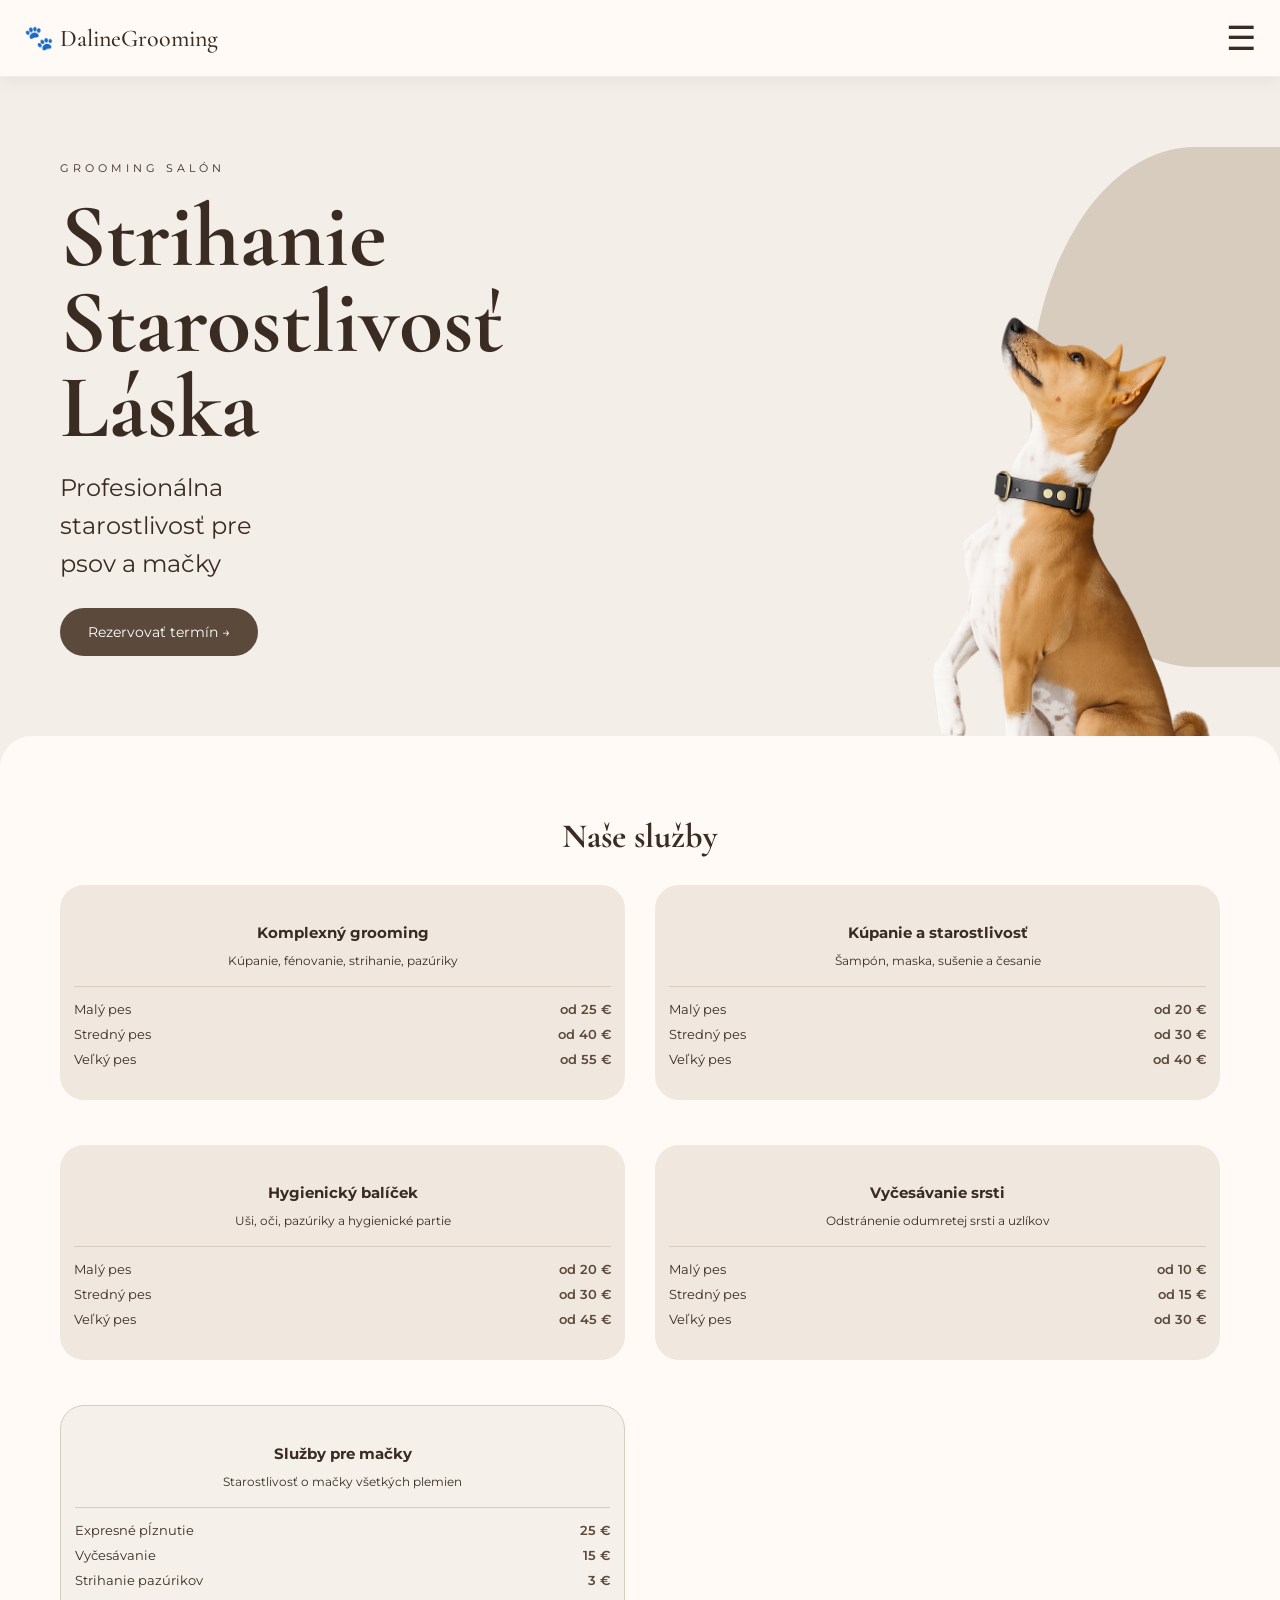
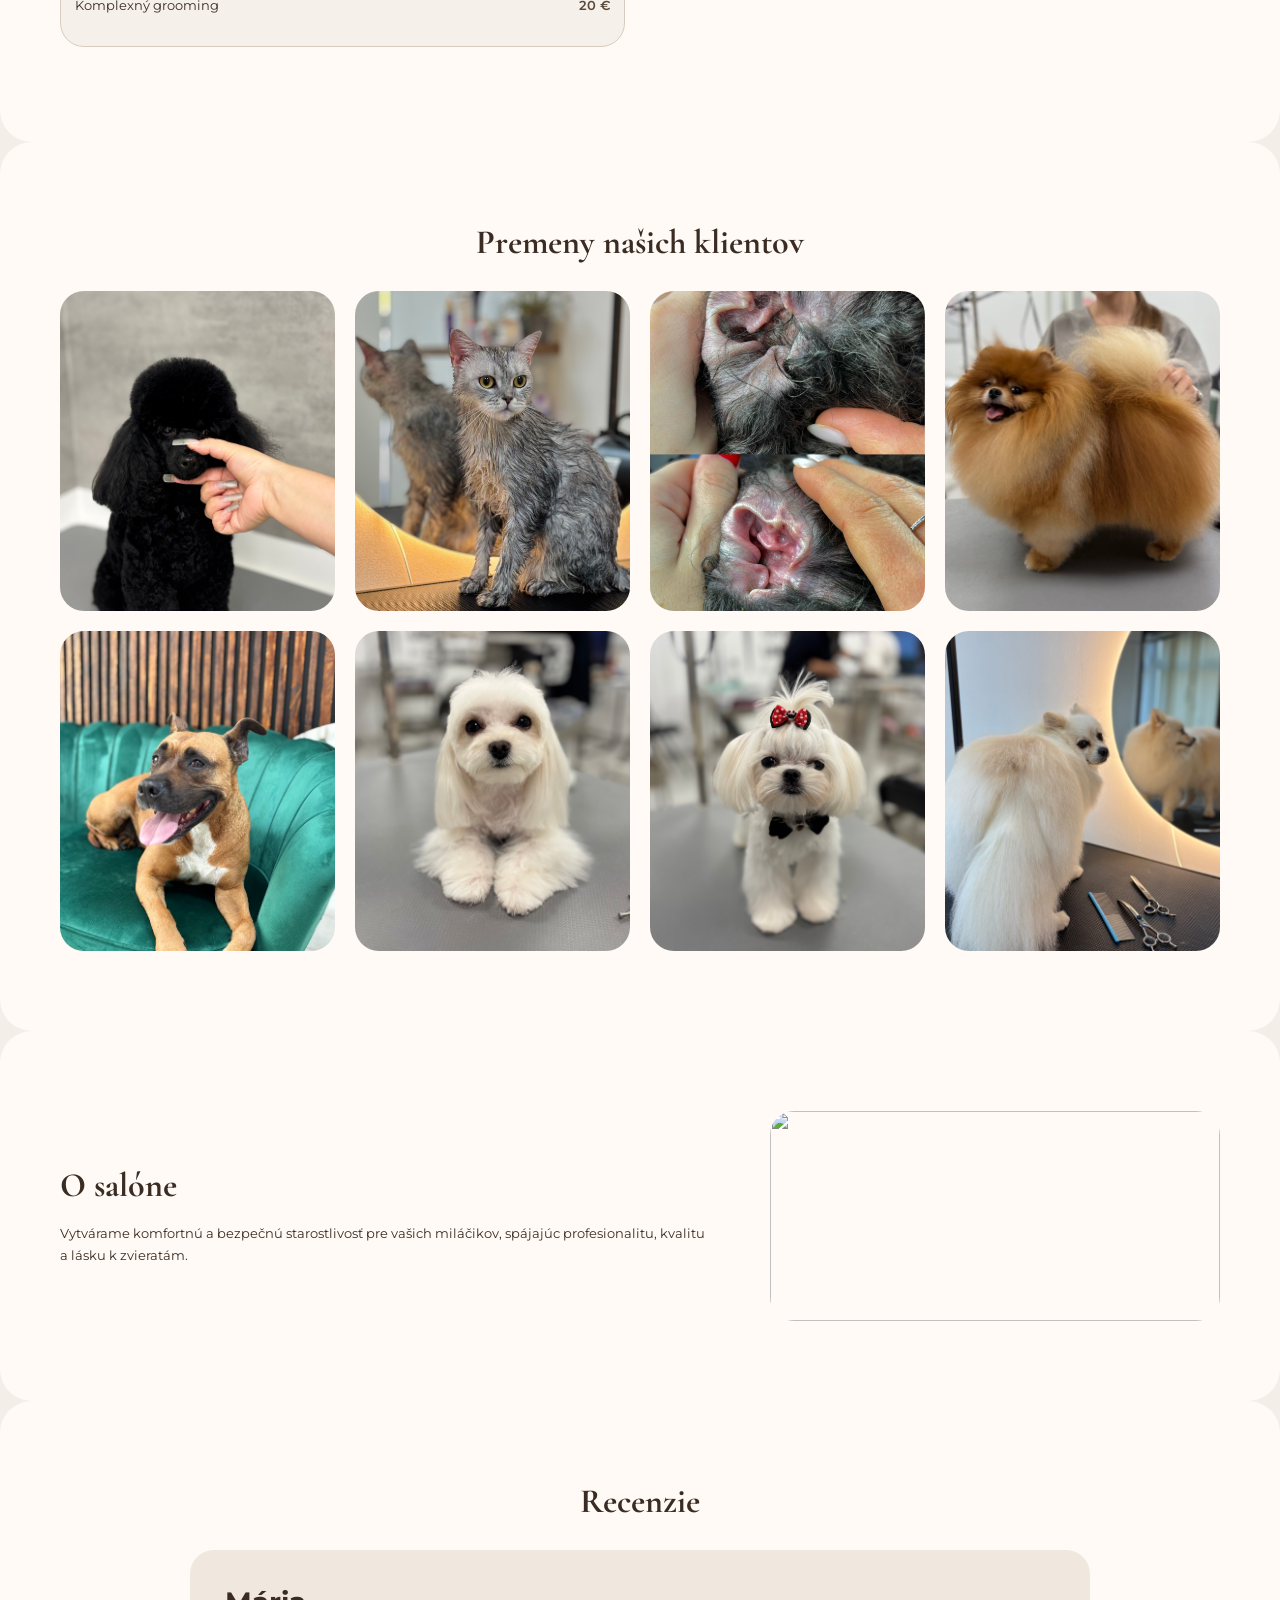
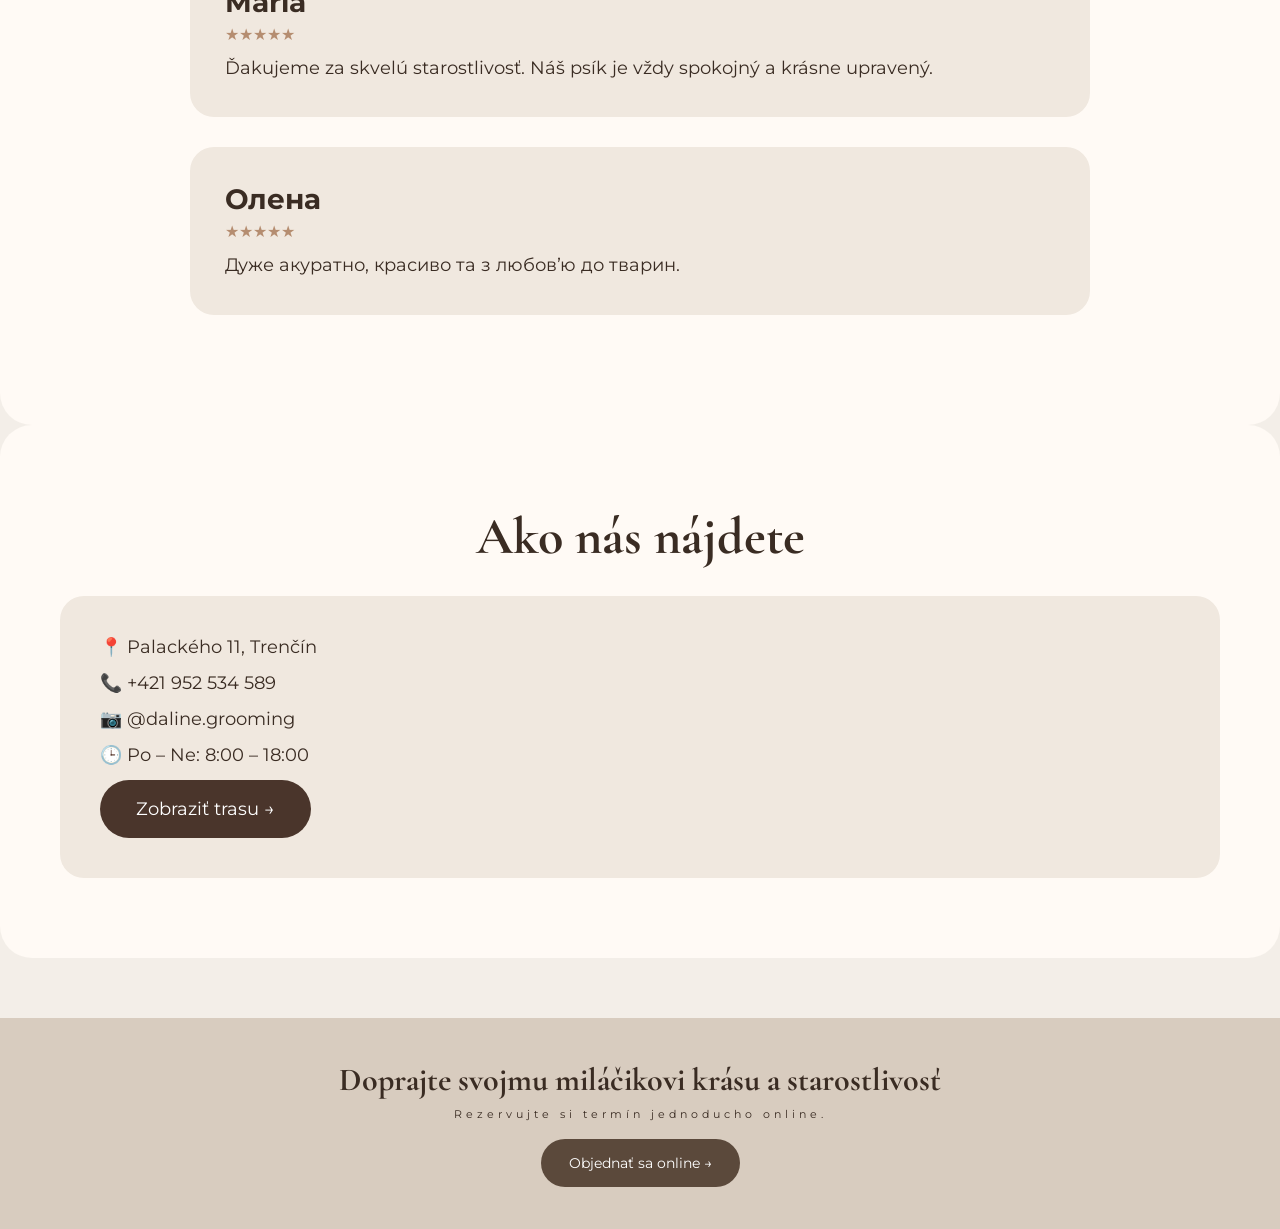
==== index.html @ 008ad49b "Add booking conversion tracking" ====
<!doctype html>
<html lang="uk">
  <head>
    <meta charset="UTF-8" />
    <meta name="viewport" content="width=device-width, initial-scale=1.0" />
    <title>DalineGrooming</title>
    <link rel="stylesheet" href="style.css" />
    <!-- Google tag (gtag.js) -->
    <script
      async
      src="https://www.googletagmanager.com/gtag/js?id=AW-18275674654"
    ></script>
    <script>
      window.dataLayer = window.dataLayer || [];
      function gtag() {
        dataLayer.push(arguments);
      }
      gtag("js", new Date());

      gtag("config", "AW-18275674654");
    </script>
  </head>
  <body>
    <header class="header">
      <div class="logo">🐾 DalineGrooming</div>

      <button class="menu" id="menuBtn">☰</button>

      <nav class="mobile-menu" id="mobileMenu">
        <a href="#home">Domov</a>
        <a href="#services">Služby</a>
        <a href="#gallery">Premeny</a>
        <a href="#about">O salóne</a>
        <a href="#reviews">Recenzie</a>
        <a href="#contact">Kontakt</a>

        <div class="menu-image">
          <img src="images/menu-dog.jpg" alt="Daline Grooming" />
        </div>
      </nav>
    </header>

    <section class="hero" id="home">
      <div class="hero-text">
        <span>GROOMING SALÓN</span>
        <h1>
          Strihanie<br />
          Starostlivosť<br />
          Láska
        </h1>
        <p>Profesionálna starostlivosť pre psov a mačky</p>
        <a
          id="bookingBtn"
          href="https://dalinegrooming.reservio.com"
          class="btn"
          target="_blank"
        >
          Rezervovať termín →
        </a>
      </div>
      <img src="images/pesik.jpg" alt="Daline Grooming" />
    </section>

    <section class="section" id="services">
      <h2>Naše služby</h2>

      <div class="services services-price">
        <div class="card">
          <div class="icon"></div>
          <h3>Komplexný grooming</h3>
          <p>Kúpanie, fénovanie, strihanie, pazúriky</p>

          <ul class="price-list">
            <li>Malý pes <span>od 25 €</span></li>
            <li>Stredný pes <span>od 40 €</span></li>
            <li>Veľký pes <span>od 55 €</span></li>
          </ul>
        </div>

        <div class="card">
          <div class="icon"></div>
          <h3>Kúpanie a starostlivosť</h3>
          <p>Šampón, maska, sušenie a česanie</p>

          <ul class="price-list">
            <li>Malý pes <span>od 20 €</span></li>
            <li>Stredný pes <span>od 30 €</span></li>
            <li>Veľký pes <span>od 40 €</span></li>
          </ul>
        </div>

        <div class="card">
          <div class="icon"></div>
          <h3>Hygienický balíček</h3>
          <p>Uši, oči, pazúriky a hygienické partie</p>

          <ul class="price-list">
            <li>Malý pes <span>od 20 €</span></li>
            <li>Stredný pes <span>od 30 €</span></li>
            <li>Veľký pes <span>od 45 €</span></li>
          </ul>
        </div>

        <div class="card">
          <div class="icon"></div>
          <h3>Vyčesávanie srsti</h3>
          <p>Odstránenie odumretej srsti a uzlíkov</p>

          <ul class="price-list">
            <li>Malý pes <span>od 10 €</span></li>
            <li>Stredný pes <span>od 15 €</span></li>
            <li>Veľký pes <span>od 30 €</span></li>
          </ul>
        </div>

        <div class="card cat-card">
          <div class="icon"></div>

          <h3>Služby pre mačky</h3>

          <p>Starostlivosť o mačky všetkých plemien</p>

          <ul class="price-list">
            <li>Expresné pĺznutie <span>25 €</span></li>
            <li>Vyčesávanie <span>15 €</span></li>
            <li>Strihanie pazúrikov <span>3 €</span></li>
            <li>Komplexný grooming <span>20 €</span></li>
          </ul>
        </div>
      </div>
    </section>
    <section class="section" id="gallery">
      <h2>Premeny našich klientov</h2>

      <div class="gallery">
        <img src="images/dog1.jpg" alt="" />
        <img src="images/dog2.jpg" alt="" />
        <img src="images/dog3.jpg" alt="" />
        <img src="images/dog4.jpg" alt="" />
        <img src="images/dog5.jpg" alt="" />
        <img src="images/dog6.jpg" alt="" />
        <img src="images/dog7.jpg" alt="" />
        <img src="images/dog8.jpg" alt="" />
      </div>
    </section>

    <section class="about" id="about">
      <div>
        <h2>O salóne</h2>

        <p>
          Vytvárame komfortnú a bezpečnú starostlivosť pre vašich miláčikov,
          spájajúc profesionalitu, kvalitu a lásku k zvieratám.
        </p>
      </div>
      <img
        src="https://images.unsplash.com/photo-1592194996308-7b43878e84a6?auto=format&fit=crop&w=500&q=80"
        alt=""
      />
    </section>

    <section class="section" id="reviews">
      <h2>Recenzie</h2>

      <div class="review">
        <h3>Mária</h3>
        <p>★★★★★</p>
        <span>
          Ďakujeme za skvelú starostlivosť. Náš psík je vždy spokojný a krásne
          upravený.
        </span>
      </div>

      <div class="review">
        <h3>Олена</h3>
        <p>★★★★★</p>
        <span>Дуже акуратно, красиво та з любовʼю до тварин.</span>
      </div>
    </section>

    <section class="contact" id="contact">
      <h2>Ako nás nájdete</h2>

      <div class="contact-card">
        <p>📍 Palackého 11, Trenčín</p>

        <p>
          📞
          <a href="tel:+421952534589"> +421 952 534 589 </a>
        </p>

        <p>
          📷
          <a href="https://instagram.com/daline.grooming" target="_blank">
            @daline.grooming
          </a>
        </p>

        <p>🕒 Po – Ne: 8:00 – 18:00</p>

        <a
          href="https://maps.google.com/?q=Palackého+11+Trenčín"
          target="_blank"
          class="btn"
        >
          Zobraziť trasu →
        </a>
      </div>
    </section>

    <footer>
      <h2>Doprajte svojmu miláčikovi krásu a starostlivosť</h2>

      <p>Rezervujte si termín jednoducho online.</p>

      <a href="https://dalinegrooming.reservio.com" class="btn" target="_blank">
        Objednať sa online →
      </a>
    </footer>

    <script src="script.js"></script>
  </body>
</html>
---- style.css ----
@import url('https://fonts.googleapis.com/css2?family=Cormorant+Garamond:wght@500;600&family=Montserrat:wght@300;400;500;600&display=swap');

* {
  margin: 0;
  padding: 0;
  box-sizing: border-box;
}

body {
  background: #f3eee8;
  color: #3a2c23;
  font-family: 'Montserrat', sans-serif;
}

.header {
    position: sticky;
    top: 0;
    z-index: 1000;

    display: flex;
    justify-content: space-between;
    align-items: center;

    padding: 18px 24px;

    background: #fffaf5; /* суцільний фон */
    border-bottom: 1px solid rgba(0,0,0,0.05);
    box-shadow: 0 4px 15px rgba(0,0,0,0.05);
}

.logo {
    font-family: "Cormorant Garamond", serif;
    font-size: 24px;
    font-weight: 500;
    color: #3a2c23;
}

.mobile-menu {
  display: none;
  position: fixed;
  top: 0;
  left: 50%;
  transform: translateX(-50%);

  width: 390px;
  max-width: 100%;
  height: 100vh;

  background: #fffaf5;
  z-index: 9999;

  flex-direction: column;
  justify-content: center;
  align-items: center;
  gap: 26px;
}

.mobile-menu.active {
  display: flex;
}

.menu {
  position: fixed;
  top: 24px;
  right: calc(50% - 170px);
  z-index: 10000;

    position: static;
    background: none;
    border: none;
    font-size: 34px;
    color: #3a2c23;
    cursor: pointer;
}

.mobile-menu a {
  color: #3a2c23;
  text-decoration: none;
  font-size: 22px;
}

.mobile-menu a:hover {
  opacity: 0.7;
}

.menu-image {
  margin-top: 35px;
  width: 100%;
  text-align: center;
}

.menu-image img {
  width: 280px;
  max-width: 90%;
  display: block;
  margin: 0 auto;
  object-fit: contain;
}

.hero {
  position: relative;
  padding: 40px 22px 80px;
  min-height: 620px;
  overflow: hidden;
}

.hero::after {
  content: "";
  position: absolute;
  right: -80px;
  top: 70px;
  width: 330px;
  height: 520px;
  background: #d8ccbf;
  border-radius: 50% 0 0 50%;
  z-index: -1;
}

.hero span {
  font-size: 11px;
  letter-spacing: 4px;
}

.hero h1 {
  font-family: 'Cormorant Garamond', serif;
  font-size: 51px;
  line-height: 0.95;
  margin: 18px 0;
}

.hero p {
  max-width: 220px;
  line-height: 1.6;
  margin-bottom: 24px;
}

.hero img {
  position: absolute;
  right: -30px;
  bottom: 0;
  width: 300px;
  height: 420px;
  object-fit: cover;
  border-radius: 160px 0 0 160px;
  pointer-events: none;
}

.btn {
  display: inline-block;
  background: #5b493b;
  color: #fff;
  text-decoration: none;
  padding: 15px 28px;
  border-radius: 40px;
  font-size: 14px;
}

.section {
  background: #fffaf5;
  margin: 0 16px 28px;
  padding: 38px 18px;
  border-radius: 32px;
}

.section h2,
.about h2,
.contact h2 {
  font-family: 'Cormorant Garamond', serif;
  font-size: 34px;
  text-align: center;
  margin-bottom: 28px;
}

.services-price {
  display: grid;
  grid-template-columns: 1fr;
  gap: 16px;
}

.price-list {
  list-style: none;
  margin-top: 16px;
  padding-top: 14px;
  border-top: 1px solid #d8ccbf;
}

.price-list li {
  display: flex;
  justify-content: space-between;
  gap: 10px;
  font-size: 13px;
  margin-bottom: 9px;
  color: #3a2c23;
}

.price-list span {
  font-weight: 600;
  color: #5b493b;
}

.card {
  background: #f0e8df;
  padding: 24px 14px;
  border-radius: 24px;
  text-align: center;
  margin-bottom: 15px;
}

.cat-card {
  border: 1px solid #d8ccbf;
  background: #f5f0ea;
}

.icon {
  font-size: 28px;
  margin-bottom: 14px;
}

.card h3 {
  font-size: 15px;
  margin-bottom: 10px;
}

.card p {
  font-size: 12px;
  line-height: 1.5;
}

.gallery {
  display: flex;
  gap: 14px;
  overflow-x: auto;
}

.gallery img {
  width: 190px;
  height: 210px;
  object-fit: cover;
  border-radius: 24px;
}

.about {
  background: #fffaf5;
  margin: 0 16px 28px;
  padding: 26px;
  border-radius: 32px;
  display: grid;
  grid-template-columns: 1fr 1fr;
  gap: 18px;
  align-items: center;
}

.about h2 {
  text-align: left;
  margin-bottom: 16px;
}

.about p {
  font-size: 13px;
  line-height: 1.7;
}

.about img {
  width: 100%;
  height: 210px;
  object-fit: cover;
  border-radius: 24px;
}

.review {
  background: #f0e8df;
  padding: 22px;
  border-radius: 24px;
  margin-bottom: 16px;
}

.review h3 {
  margin-bottom: 6px;
}

.review p {
  color: #b58d70;
  margin-bottom: 10px;
}

.review span {
  font-size: 13px;
  line-height: 1.6;
}

.contact {
  background: #fffaf5;
  margin: 0 16px 28px;
  padding: 38px 18px;
  border-radius: 32px;
}

.map {
  height: 220px;
  background: #eadfd5;
  border-radius: 24px;
  display: flex;
  align-items: center;
  justify-content: center;
  color: #9d8b7d;
  margin-bottom: 20px;
  letter-spacing: 5px;
}

.contact-card {
  background: #f0e8df;
  padding: 24px;
  border-radius: 24px;
}

.contact-card a {
    color: #3A2C23; /* такий самий колір як текст */
    text-decoration: none;
}

.contact-card a:hover {
    color: #3A2C23;
}

.contact-card p {
  margin-bottom: 14px;
  font-size: 14px;
}

.contact-card .btn {
    display: inline-block;
    background: #4A352B;
    color: white;
    text-decoration: none;
    padding: 15px 28px;
    border-radius: 40px;
    text-align: center;
}

footer {
  background: #d8ccbf;
  padding: 42px 20px;
  text-align: center;
}

footer h2 {
  font-family: 'Cormorant Garamond', serif;
  font-size: 32px;
}

footer p {
  font-size: 11px;
  letter-spacing: 4px;
  margin: 8px 0 18px;
}

/* Десктопна версія */
@media (min-width: 768px) {

  .hero {
    max-width: 1400px;
    margin: 0 auto;
    padding: 80px 60px;
    display: flex;
    justify-content: space-between;
    align-items: center;
  }

  .hero-text {
    width: 45%;
    max-width: 500px;
  }

  .hero h1 {
    font-size: 90px;
    line-height: 0.95;
  }

  .hero p {
    font-size: 24px;
  }

  .hero img {
    width: 500px;
    max-width: 50%;
  }

  .section {
    max-width: 1400px;
    margin: 0 auto;
    padding: 80px 60px;
  }

  .services {
    display: grid;
    grid-template-columns: repeat(2, 1fr);
    gap: 30px;
  }

  .gallery {
    display: grid;
    grid-template-columns: repeat(4, 1fr);
    gap: 20px;
  }

  .gallery img {
    width: 100%;
    height: 320px;
    object-fit: cover;
  }

  .about {
    max-width: 1400px;
    margin: 0 auto;
    padding: 80px 60px;
    display: flex;
    gap: 60px;
    align-items: center;
  }

  .about img {
    width: 450px;
  }

  .header {
    width: 100%;
    max-width: 1400px;
    margin: 0 auto;
  }
}

@media (min-width: 768px) {

  .reviews {
    max-width: 1400px;
    margin: 0 auto;
    padding: 80px 60px;
  }

  .review {
    max-width: 900px;
    margin: 0 auto 30px;
    padding: 35px;
  }

  .review h3 {
    font-size: 28px;
  }

  .review span {
    font-size: 18px;
  }

  .contact {
    max-width: 1400px;
    margin: 0 auto 60px;
    padding: 80px 60px;
  }

  .contact h2 {
    font-size: 52px;
  }

  .contact-card {
    padding: 40px;
  }

  .contact-card p {
    font-size: 18px;
  }

  .contact-card .btn {
    font-size: 18px;
    padding: 18px 36px;
  }
}

@media (min-width: 768px) {

  .mobile-menu {
    left: auto;
    right: 40px;
    top: 80px;

    transform: none;

    width: 280px;
    height: auto;

    padding: 40px;

    border-radius: 24px;
    box-shadow: 0 20px 40px rgba(0,0,0,0.08);

    justify-content: flex-start;
    align-items: flex-start;
  }

  .menu-image {
    margin-top: 20px;
  }

  .menu-image img {
    width: 180px;
  }

  .mobile-menu a {
    font-size: 20px;
  }
}
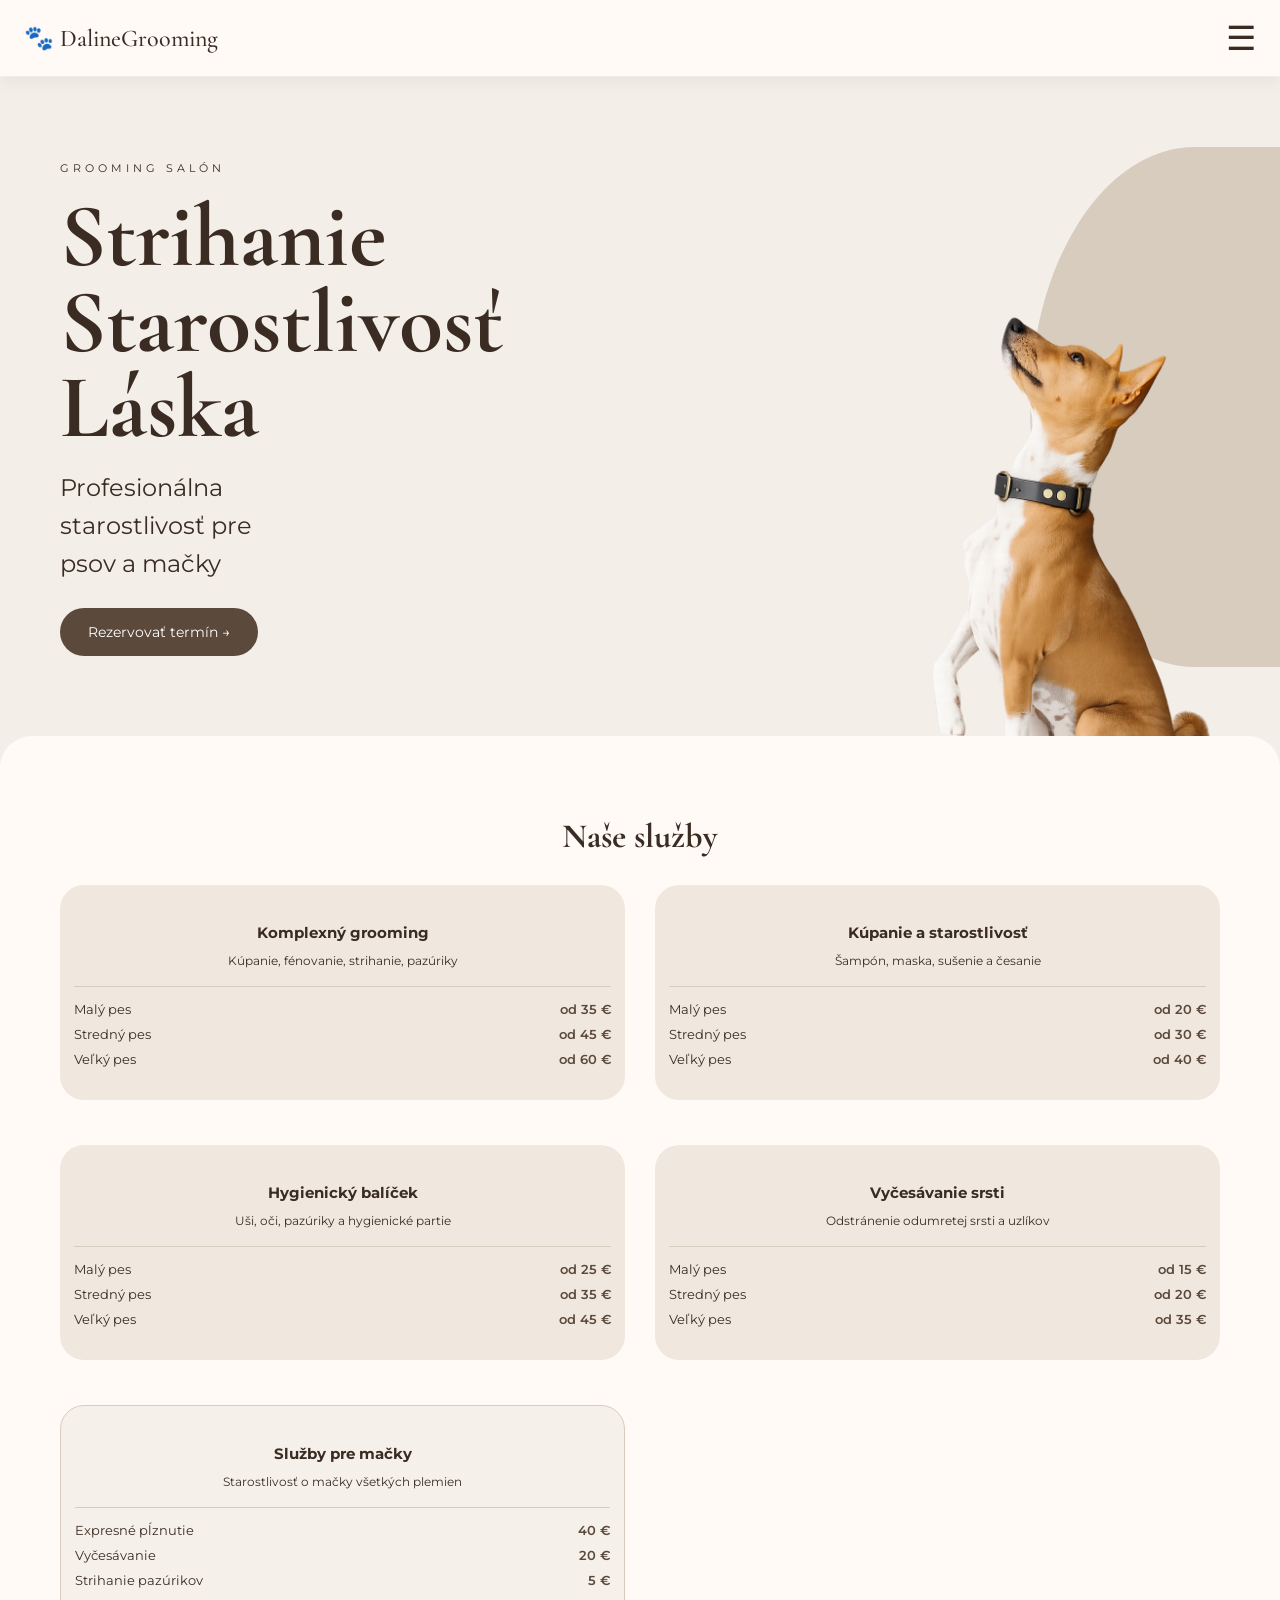
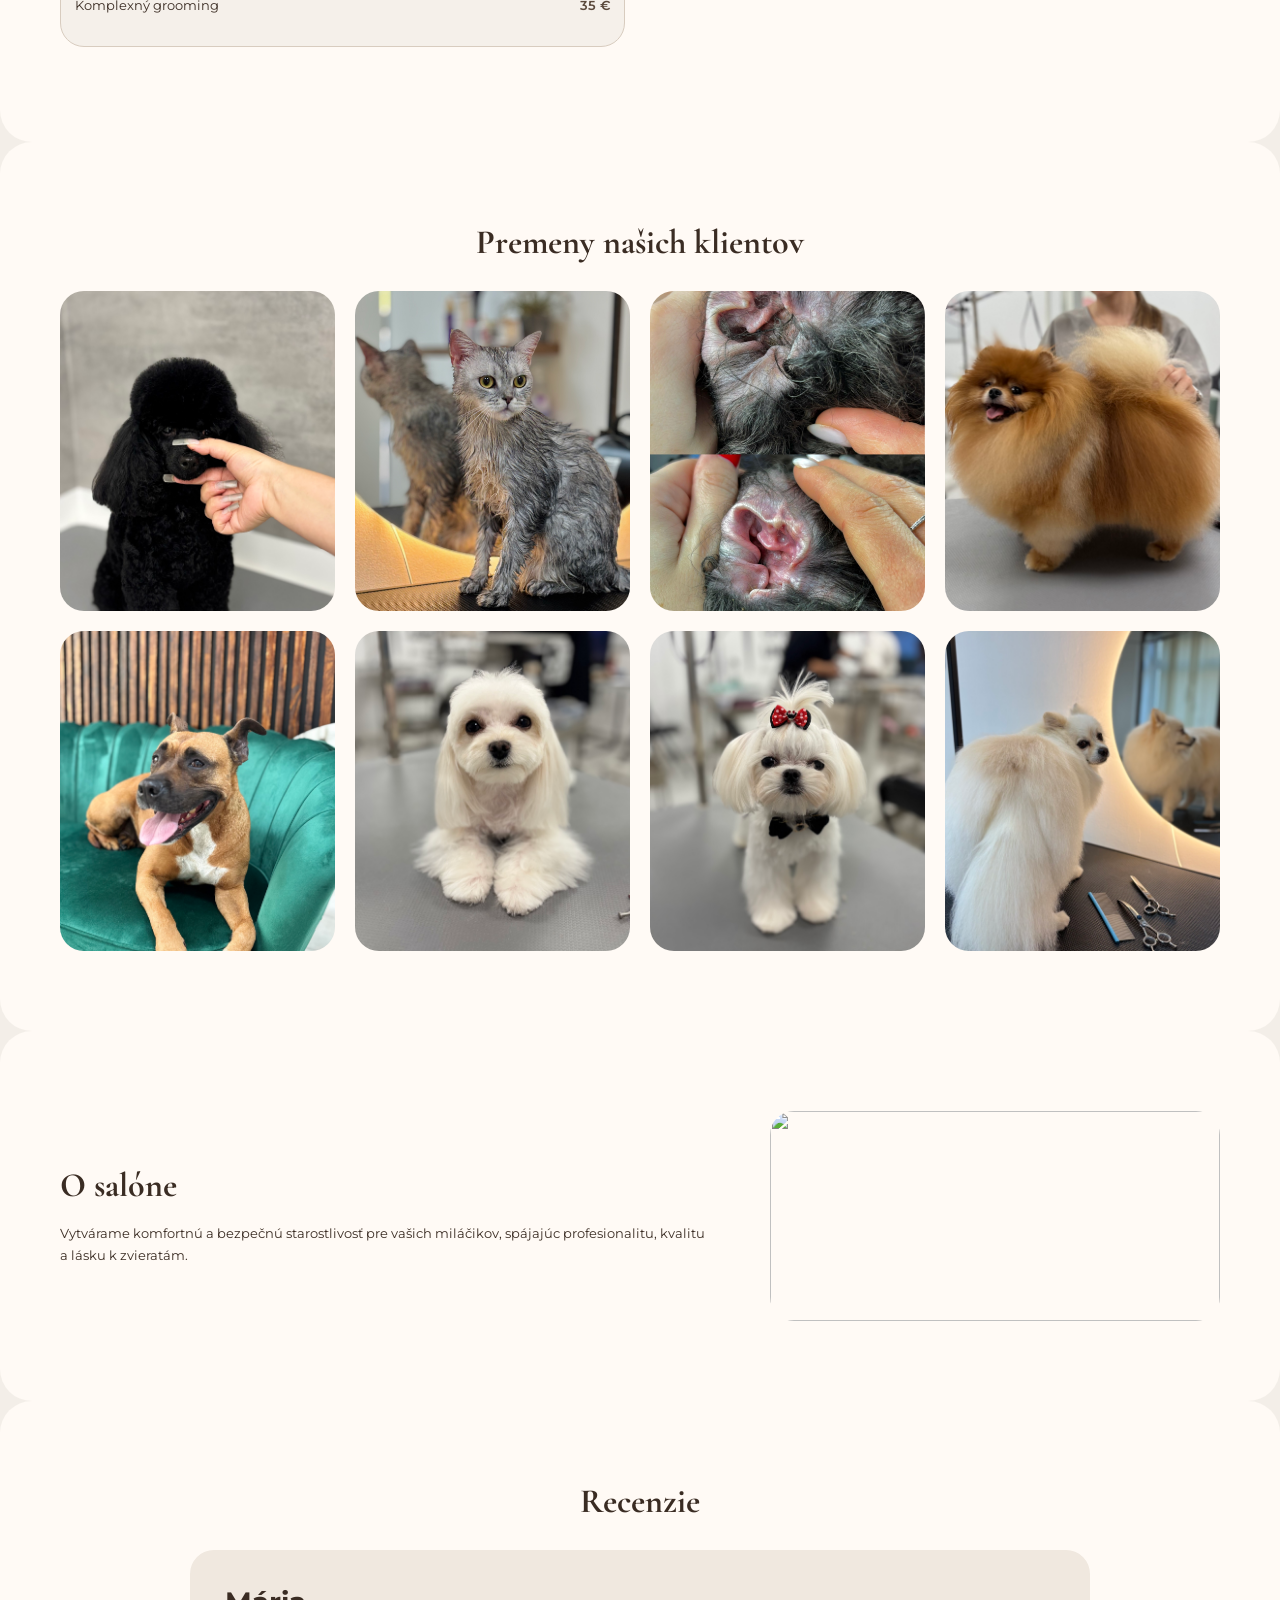
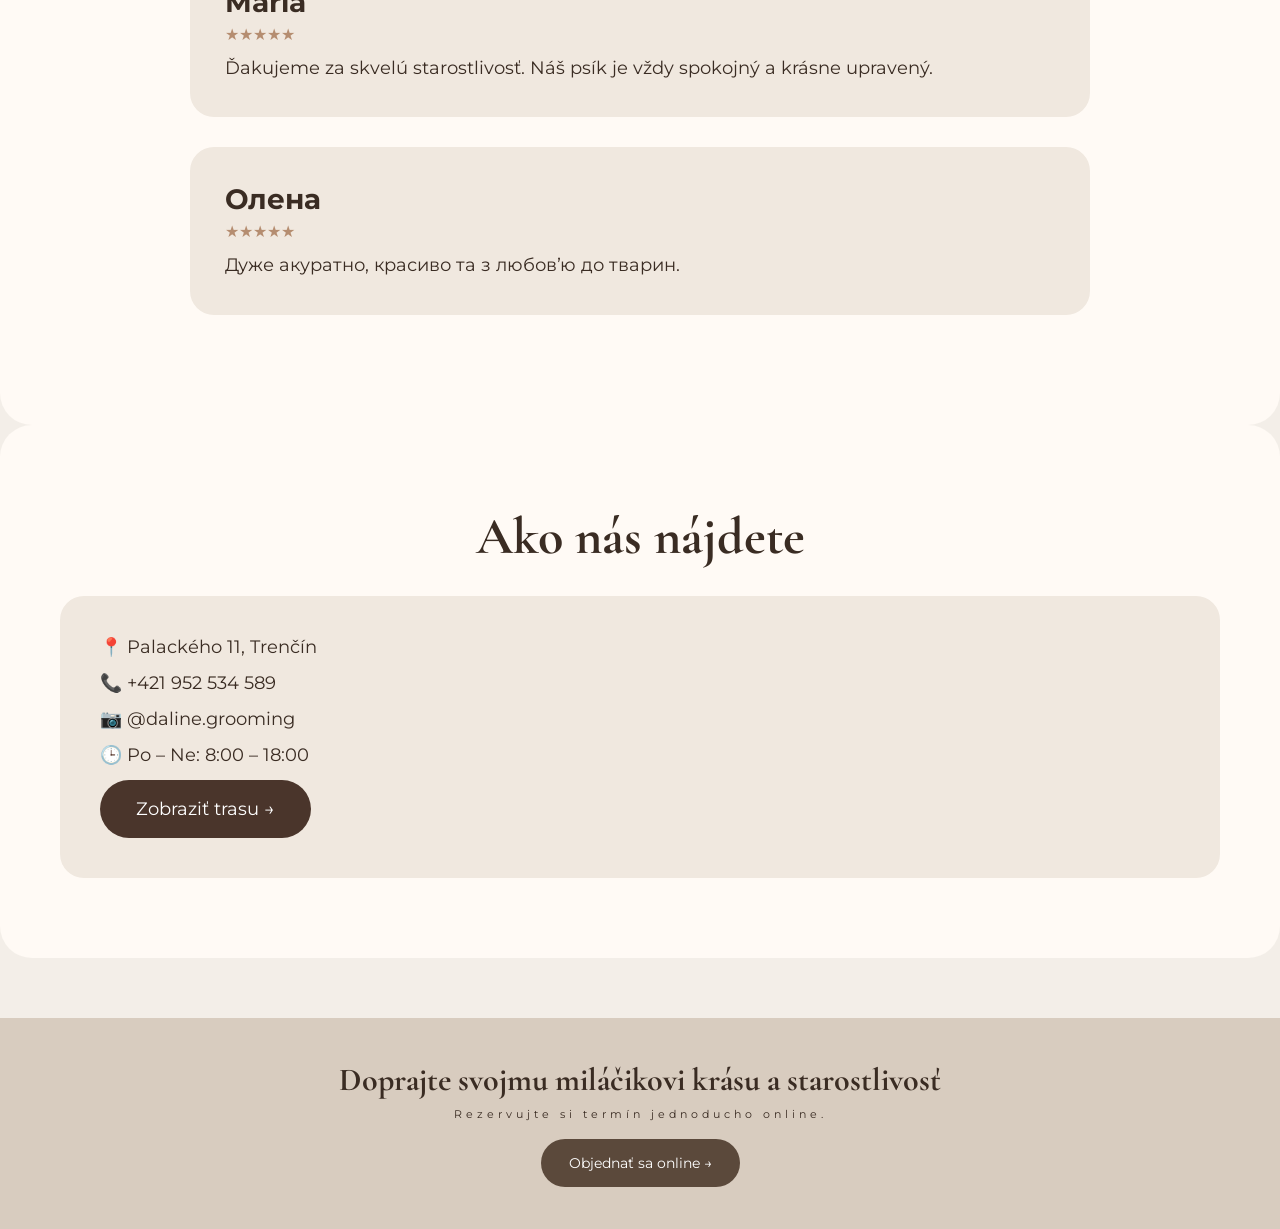
==== commit 1641939b: "Update grooming prices" ====
--- a/index.html
+++ b/index.html
@@ -71,9 +71,9 @@
           <p>Kúpanie, fénovanie, strihanie, pazúriky</p>
 
           <ul class="price-list">
-            <li>Malý pes <span>od 25 €</span></li>
-            <li>Stredný pes <span>od 40 €</span></li>
-            <li>Veľký pes <span>od 55 €</span></li>
+            <li>Malý pes <span>od 35 €</span></li>
+            <li>Stredný pes <span>od 45 €</span></li>
+            <li>Veľký pes <span>od 60 €</span></li>
           </ul>
         </div>
 
@@ -95,8 +95,8 @@
           <p>Uši, oči, pazúriky a hygienické partie</p>
 
           <ul class="price-list">
-            <li>Malý pes <span>od 20 €</span></li>
-            <li>Stredný pes <span>od 30 €</span></li>
+            <li>Malý pes <span>od 25 €</span></li>
+            <li>Stredný pes <span>od 35 €</span></li>
             <li>Veľký pes <span>od 45 €</span></li>
           </ul>
         </div>
@@ -107,9 +107,9 @@
           <p>Odstránenie odumretej srsti a uzlíkov</p>
 
           <ul class="price-list">
-            <li>Malý pes <span>od 10 €</span></li>
-            <li>Stredný pes <span>od 15 €</span></li>
-            <li>Veľký pes <span>od 30 €</span></li>
+            <li>Malý pes <span>od 15 €</span></li>
+            <li>Stredný pes <span>od 20 €</span></li>
+            <li>Veľký pes <span>od 35 €</span></li>
           </ul>
         </div>
 
@@ -121,10 +121,10 @@
           <p>Starostlivosť o mačky všetkých plemien</p>
 
           <ul class="price-list">
-            <li>Expresné pĺznutie <span>25 €</span></li>
-            <li>Vyčesávanie <span>15 €</span></li>
-            <li>Strihanie pazúrikov <span>3 €</span></li>
-            <li>Komplexný grooming <span>20 €</span></li>
+            <li>Expresné pĺznutie <span>40 €</span></li>
+            <li>Vyčesávanie <span>20 €</span></li>
+            <li>Strihanie pazúrikov <span>5 €</span></li>
+            <li>Komplexný grooming <span>35 €</span></li>
           </ul>
         </div>
       </div>
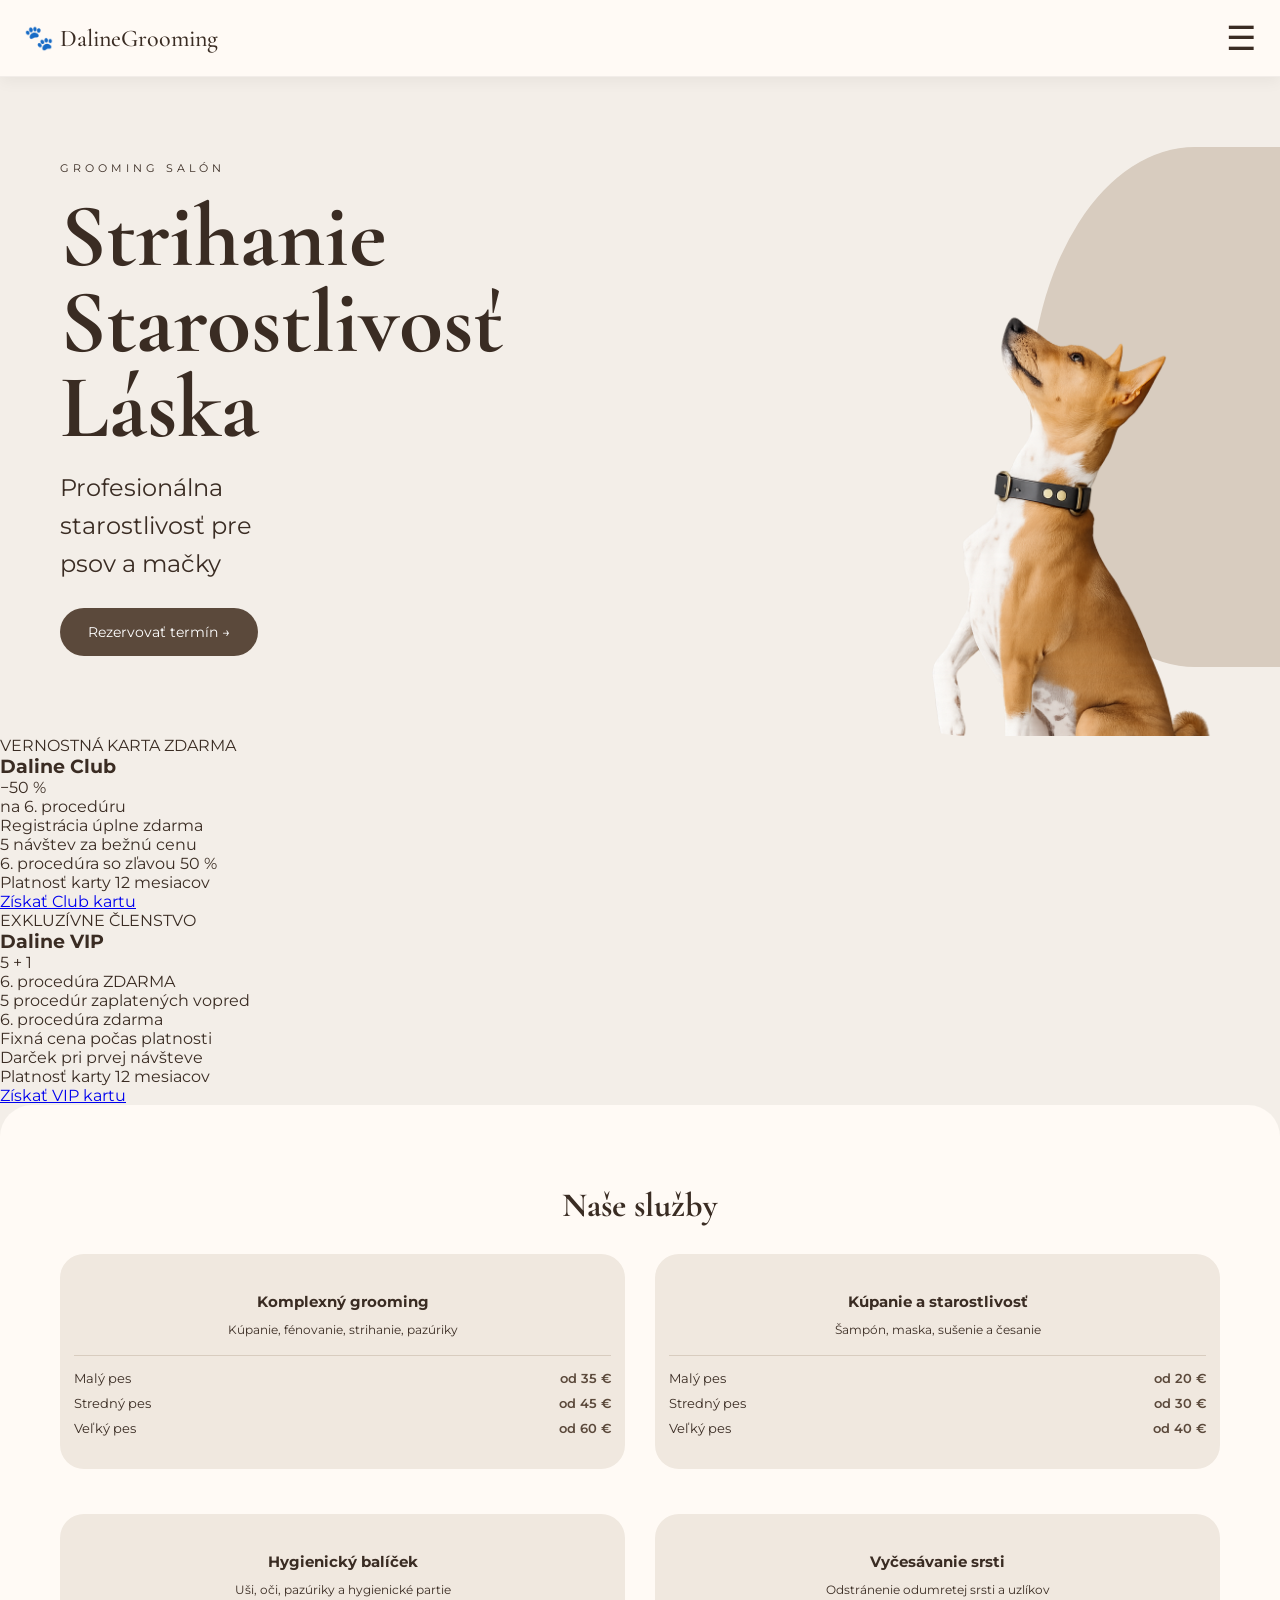
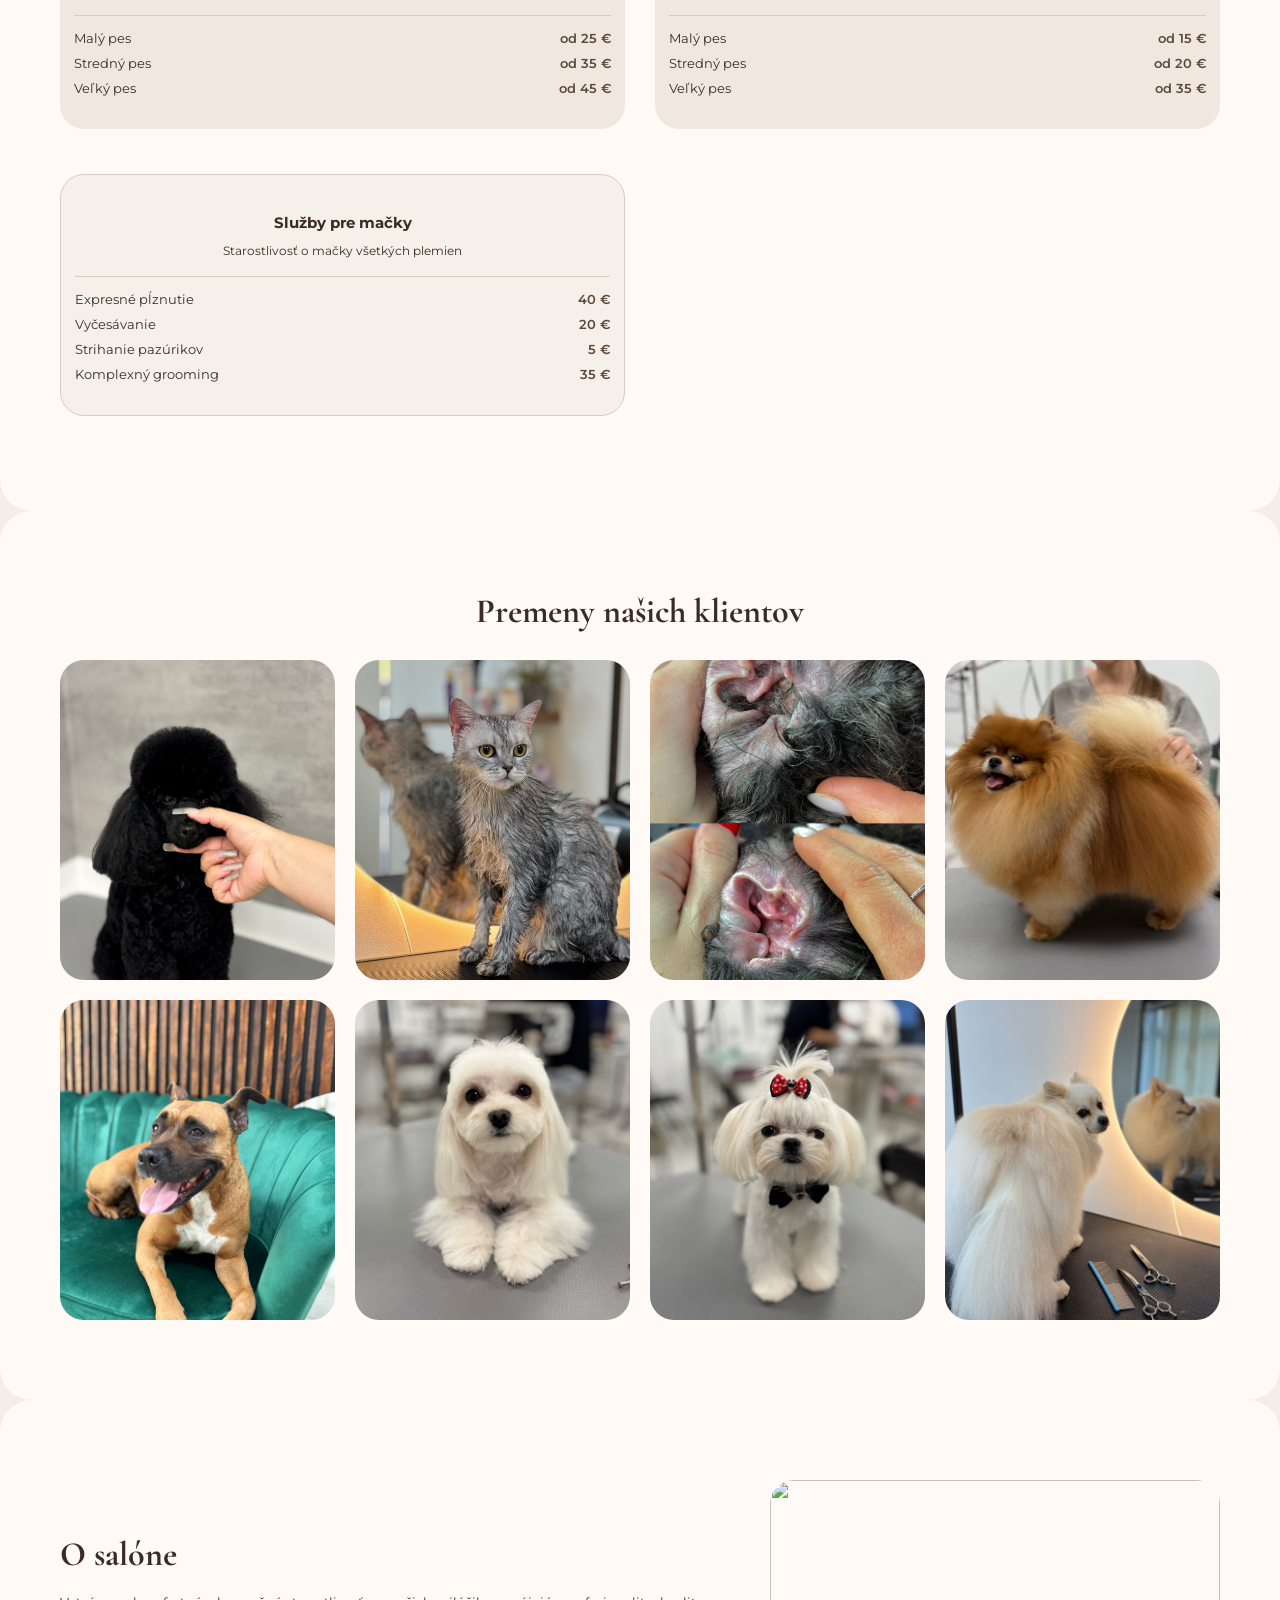
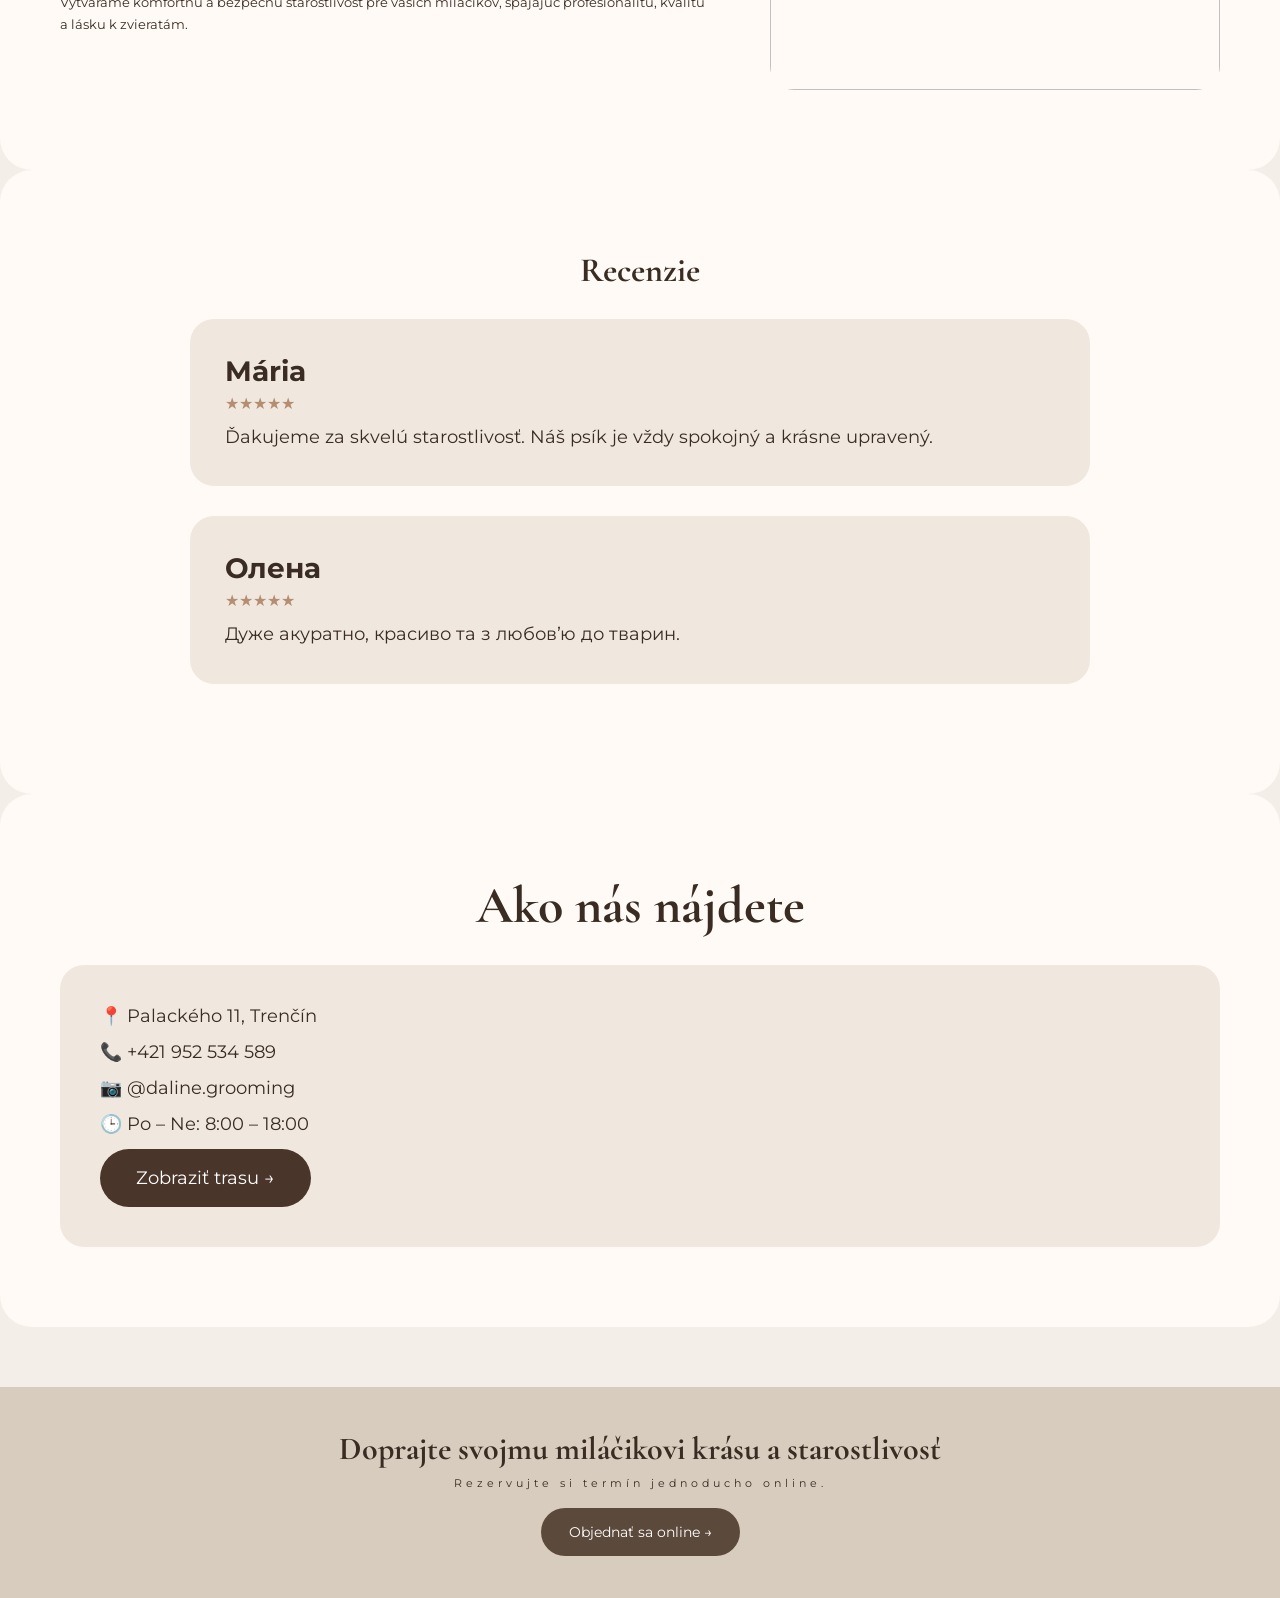
==== commit b9f5e834: "Add Daline VIP and Stripe checkout" ====
--- a/index.html
+++ b/index.html
@@ -60,6 +60,42 @@
       </div>
       <img src="images/pesik.jpg" alt="Daline Grooming" />
     </section>
+<article class="loyalty-card loyalty-club">
+  <span class="loyalty-label">VERNOSTNÁ KARTA ZDARMA</span>
+  <h3>Daline Club</h3>
+  <div class="loyalty-offer">−50 %</div>
+  <p>na 6. procedúru</p>
+
+  <ul>
+    <li>Registrácia úplne zdarma</li>
+    <li>5 návštev za bežnú cenu</li>
+    <li>6. procedúra so zľavou 50 %</li>
+    <li>Platnosť karty 12 mesiacov</li>
+  </ul>
+
+  <a href="daline-club.html" class="loyalty-btn">
+    Získať Club kartu
+  </a>
+</article>
+
+<article class="loyalty-card loyalty-vip">
+  <span class="loyalty-label">EXKLUZÍVNE ČLENSTVO</span>
+  <h3>Daline VIP</h3>
+  <div class="loyalty-offer">5 + 1</div>
+  <p>6. procedúra ZDARMA</p>
+
+  <ul>
+    <li>5 procedúr zaplatených vopred</li>
+    <li>6. procedúra zdarma</li>
+    <li>Fixná cena počas platnosti</li>
+    <li>Darček pri prvej návšteve</li>
+    <li>Platnosť karty 12 mesiacov</li>
+  </ul>
+
+  <a href="daline-vip.html" class="loyalty-btn">
+    Získať VIP kartu
+  </a>
+</article>
 
     <section class="section" id="services">
       <h2>Naše služby</h2>
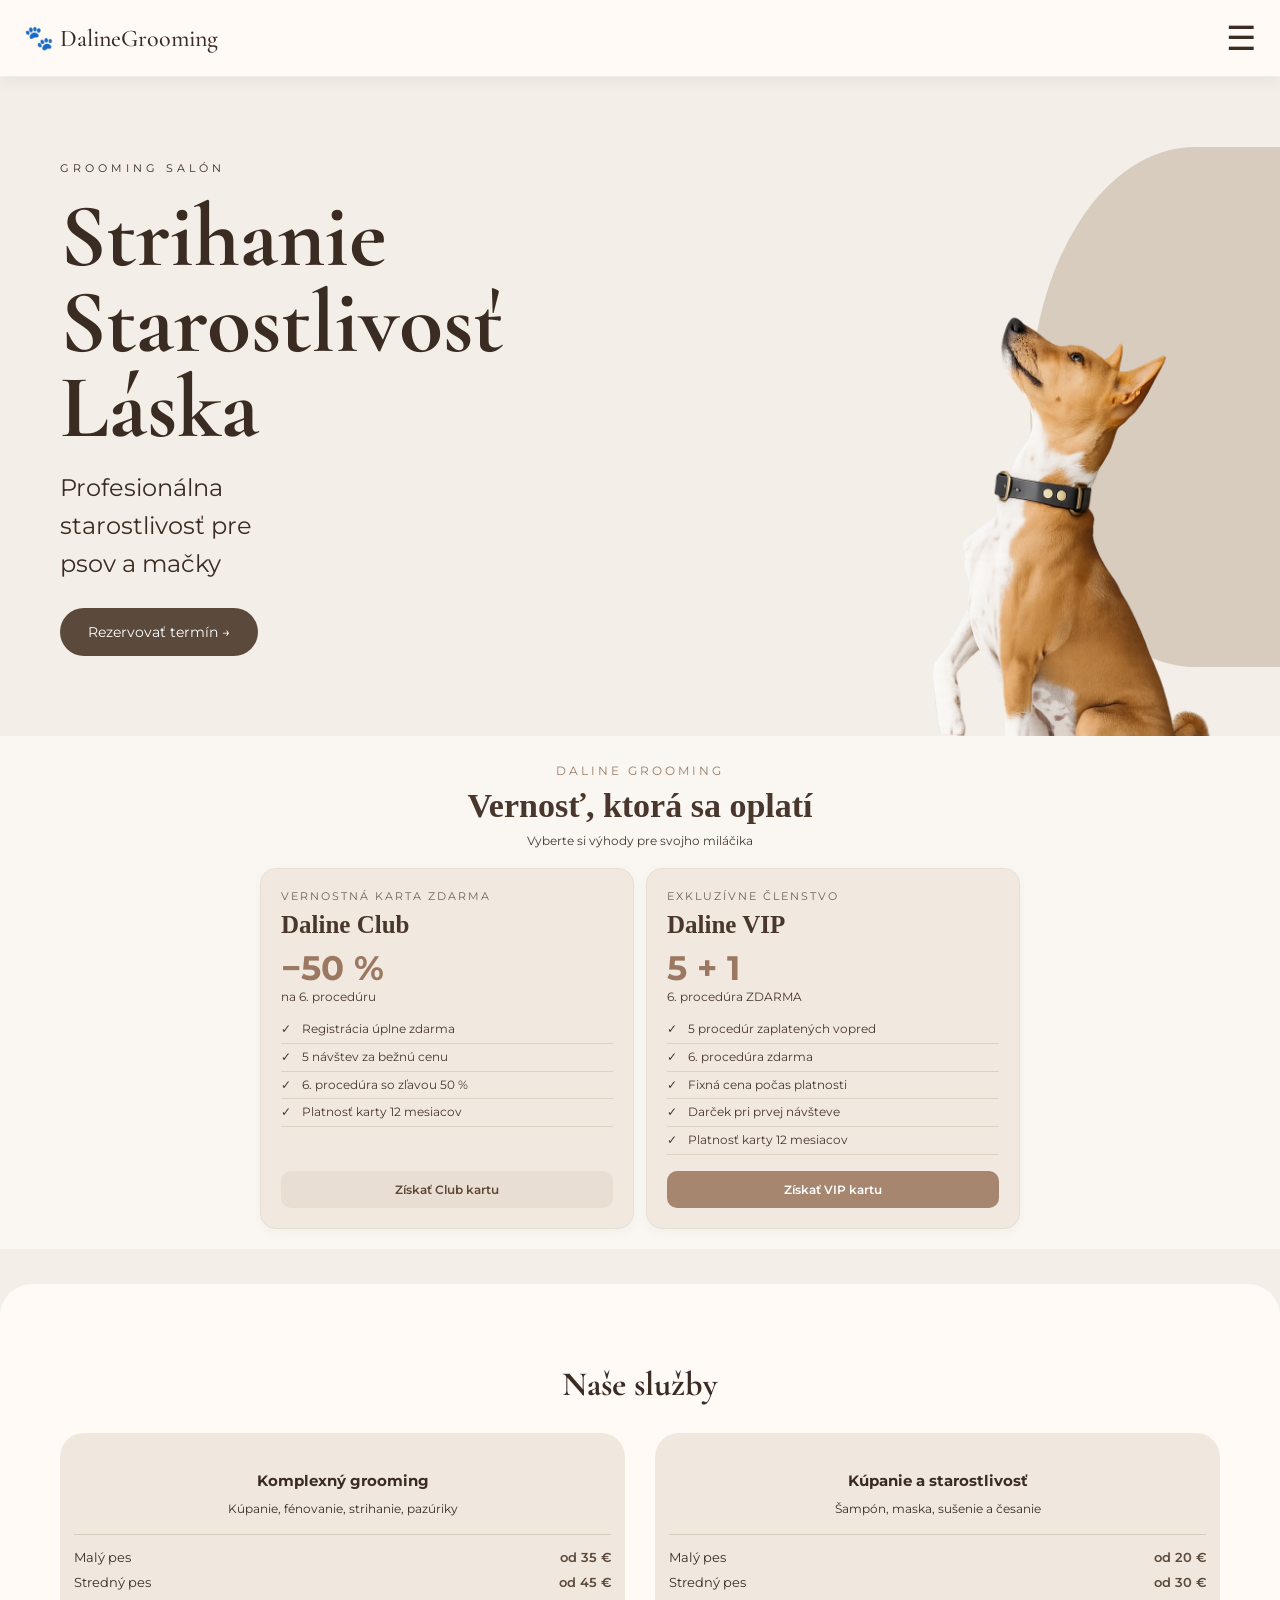
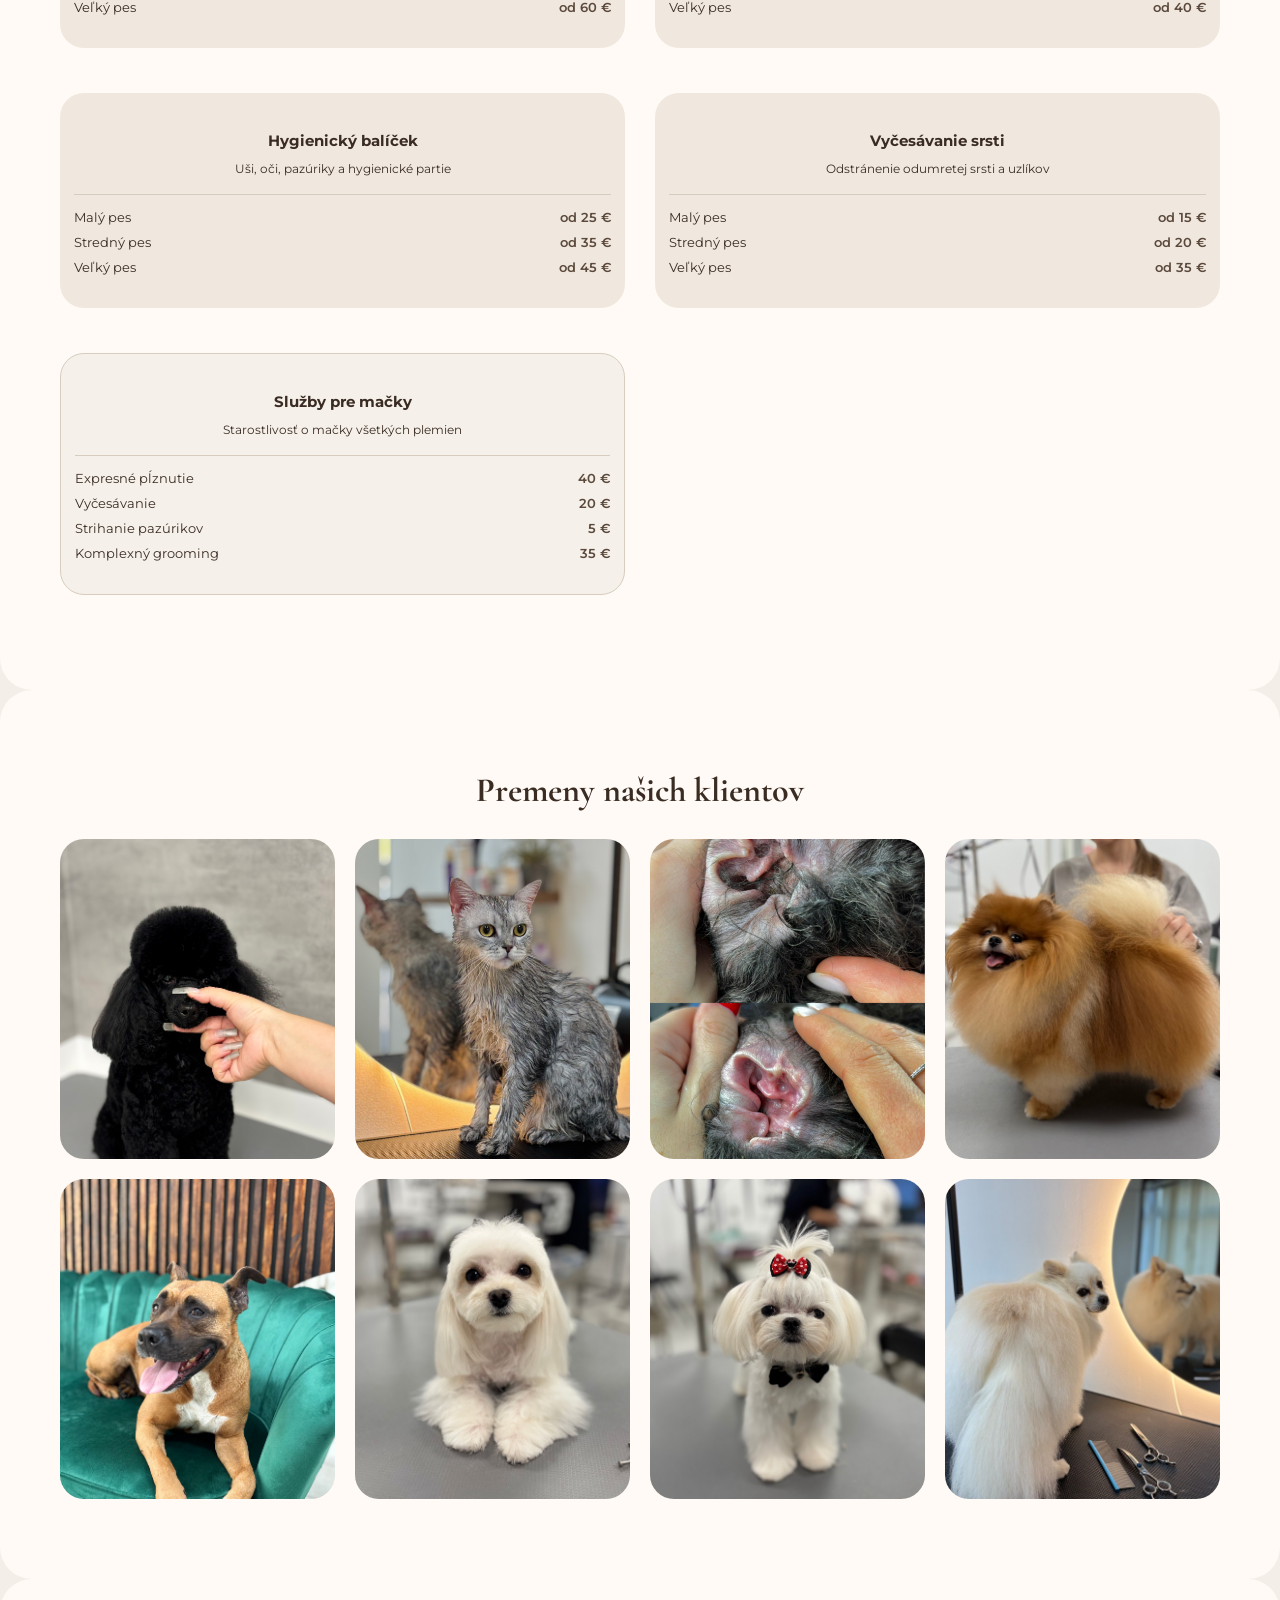
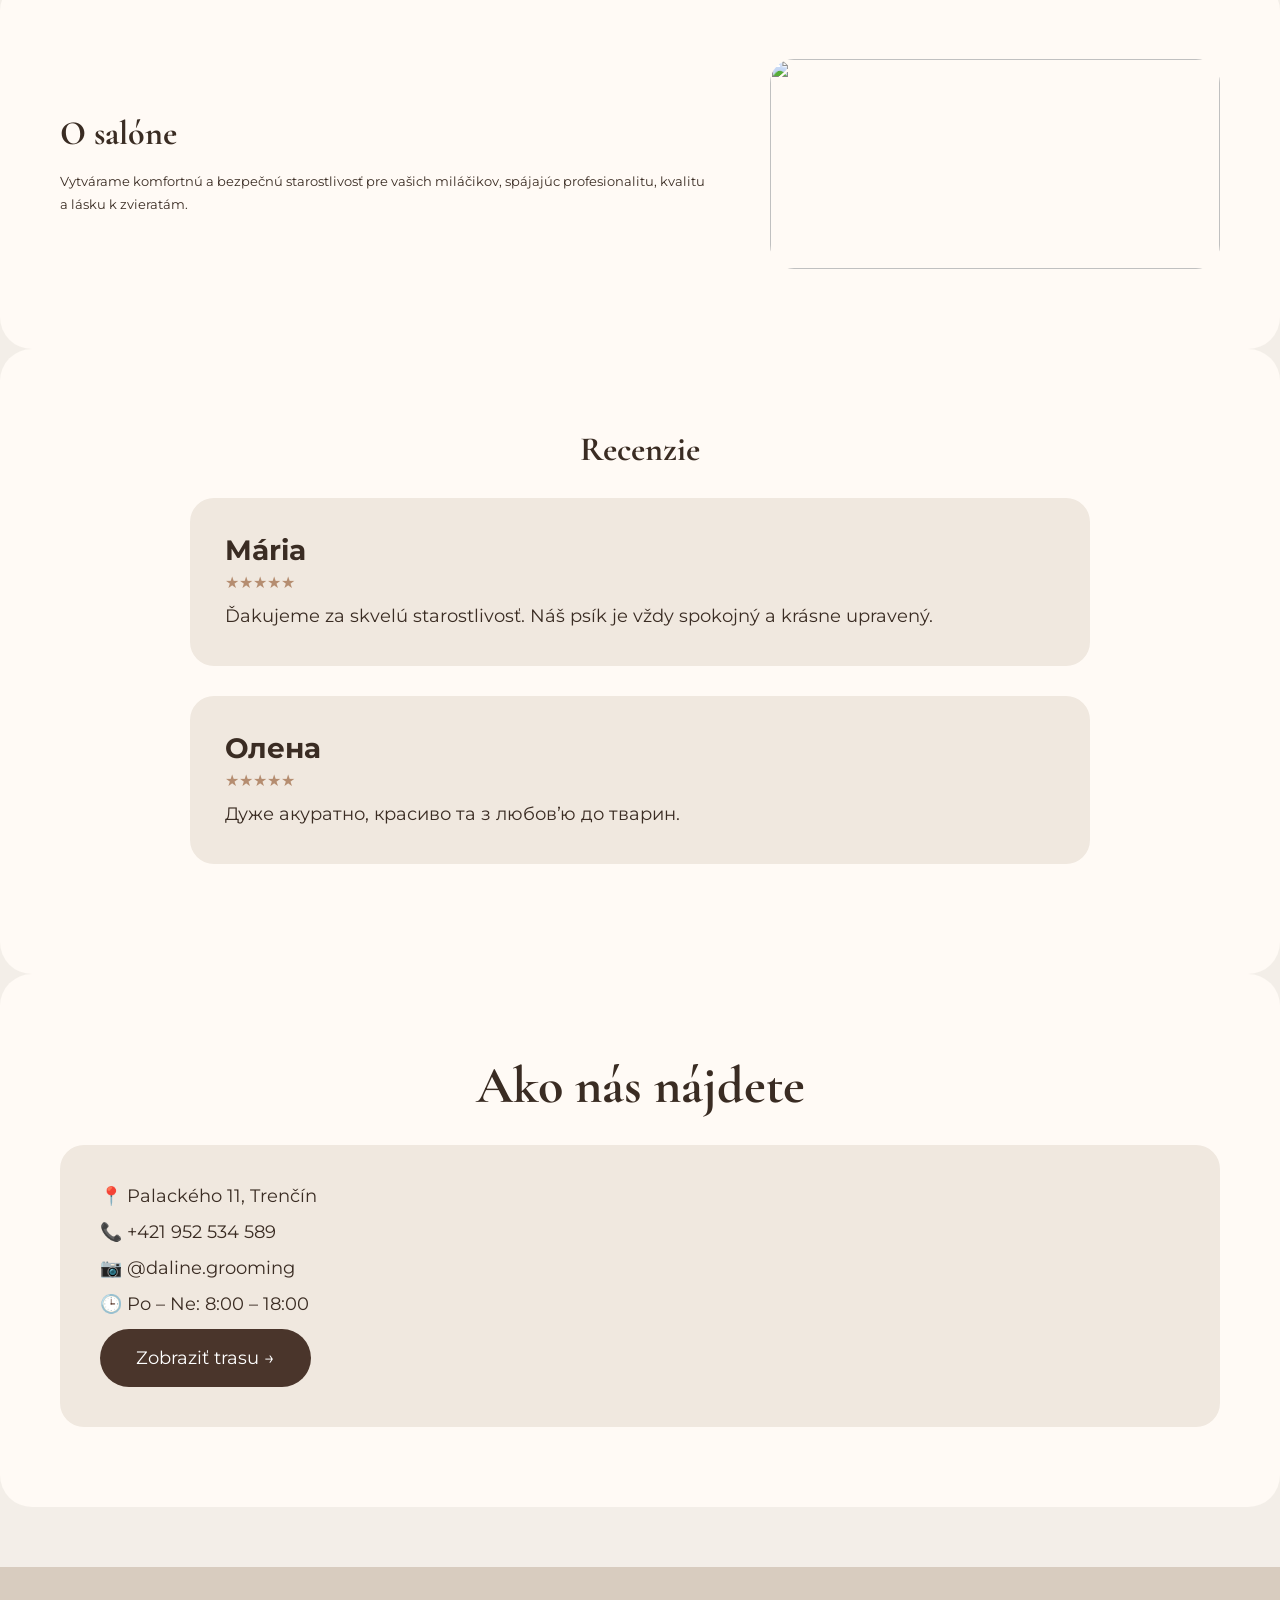
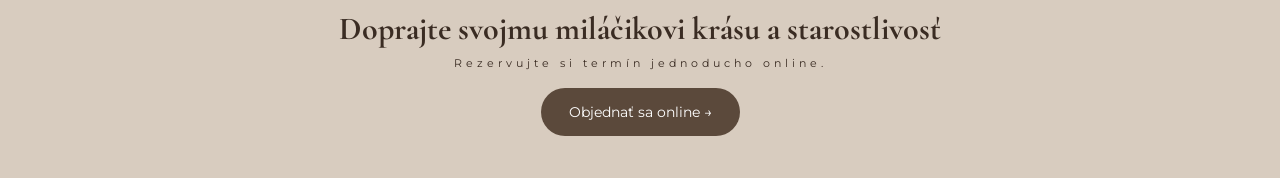
==== commit b9cea8a8: "Improve Daline Club and VIP desing" ====
--- a/index.html
+++ b/index.html
@@ -60,6 +60,14 @@
       </div>
       <img src="images/pesik.jpg" alt="Daline Grooming" />
     </section>
+    <section class="daline-loyalty" id="daline-plus">
+  <div class="loyalty-heading">
+    <span class="loyalty-eyebrow">DALINE GROOMING</span>
+    <h2>Vernosť, ktorá sa oplatí</h2>
+    <p>Vyberte si výhody pre svojho miláčika</p>
+  </div>
+  <div class="loyalty-cards">
+
 <article class="loyalty-card loyalty-club">
   <span class="loyalty-label">VERNOSTNÁ KARTA ZDARMA</span>
   <h3>Daline Club</h3>
@@ -96,6 +104,8 @@
     Získať VIP kartu
   </a>
 </article>
+</div>
+</section>
 
     <section class="section" id="services">
       <h2>Naše služby</h2>
--- a/style.css
+++ b/style.css
@@ -507,4 +507,367 @@
   .mobile-menu a {
     font-size: 20px;
   }
+}
+
+/* DALINE LOYALTY */
+.daline-loyalty {
+  padding: 85px 20px;
+  background: #f7f1e9;
+  color: #49372d;
+}
+
+.loyalty-heading {
+  text-align: center;
+  margin-bottom: 40px;
+}
+
+.loyalty-eyebrow {
+  letter-spacing: 3px;
+  font-size: 12px;
+  color: #9b7c65;
+}
+
+.loyalty-heading h2 {
+  font-family: "Cormorant SC", Georgia, serif;
+  font-size: clamp(36px, 5vw, 54px);
+  margin: 12px 0;
+}
+
+.loyalty-cards {
+  display: grid;
+  grid-template-columns: repeat(2, minmax(0, 1fr));
+  gap: 24px;
+  max-width: 1050px;
+  margin: 0 auto;
+}
+
+.loyalty-card {
+  padding: 42px 35px;
+  border-radius: 20px;
+  display: flex;
+  flex-direction: column;
+  box-shadow: 0 10px 35px rgba(50, 30, 20, .08);
+}
+
+.loyalty-club {
+  background: #fff;
+}
+
+.loyalty-vip {
+  background: #493329;
+  color: #fff5e9;
+}
+
+.loyalty-label {
+  font-size: 11px;
+  letter-spacing: 2px;
+  opacity: .75;
+}
+
+.loyalty-card h3 {
+  font-family: "Cormorant SC", Georgia, serif;
+  font-size: 34px;
+  margin: 18px 0 8px;
+}
+
+.loyalty-offer {
+  font-size: 52px;
+  font-weight: 700;
+  margin-top: 10px;
+}
+
+.loyalty-card ul {
+  list-style: none;
+  padding: 0;
+  margin: 25px 0 35px;
+  flex: 1;
+}
+
+.loyalty-card li {
+  padding: 9px 0;
+  border-bottom: 1px solid rgba(150, 120, 90, .2);
+}
+
+.loyalty-card li::before {
+  content: "✓ ";
+  margin-right: 8px;
+}
+
+.loyalty-btn,
+.loyalty-submit {
+  background: #b99577;
+  color: #fff;
+  border: none;
+  border-radius: 9px;
+  padding: 16px 20px;
+  cursor: pointer;
+  font: inherit;
+  font-weight: 600;
+}
+
+.loyalty-btn:hover,
+.loyalty-submit:hover {
+  background: #a47c5c;
+}
+
+.loyalty-modal[hidden],
+#loyaltyVipFields[hidden] {
+  display: none !important;
+}
+
+.loyalty-modal {
+  position: fixed;
+  inset: 0;
+  z-index: 9999;
+  background: rgba(25, 18, 14, .7);
+  display: flex;
+  align-items: center;
+  justify-content: center;
+  padding: 20px;
+}
+
+.loyalty-modal-panel {
+  position: relative;
+  width: min(100%, 480px);
+  max-height: 90vh;
+  overflow-y: auto;
+  background: #fffaf5;
+  color: #49372d;
+  border-radius: 18px;
+  padding: 35px;
+}
+
+.loyalty-close {
+  position: absolute;
+  top: 12px;
+  right: 18px;
+  background: transparent;
+  border: 0;
+  font-size: 30px;
+  cursor: pointer;
+}
+
+#loyaltyForm {
+  display: flex;
+  flex-direction: column;
+  gap: 10px;
+}
+
+#loyaltyForm input:not([type="checkbox"]),
+#loyaltyForm select {
+  width: 100%;
+  box-sizing: border-box;
+  padding: 13px;
+  border: 1px solid #d8c8b8;
+  border-radius: 8px;
+  background: #fff;
+  color: #49372d;
+  font: inherit;
+}
+
+.loyalty-consent {
+  display: flex;
+  gap: 10px;
+  align-items: flex-start;
+  font-size: 12px;
+  margin: 15px 0;
+}
+
+.loyalty-price {
+  font-size: 23px;
+  font-weight: 700;
+}
+
+@media (max-width: 700px) {
+  .daline-loyalty { padding: 55px 16px; }
+  .loyalty-cards { grid-template-columns: 1fr; }
+  .loyalty-card { padding: 30px 24px; }
+  .loyalty-modal-panel { padding: 28px 20px; }
+}
+/* COMPACT DALINE LOYALTY */
+.daline-loyalty {
+  padding: 55px 20px;
+  background: #faf7f3;
+}
+
+.loyalty-heading {
+  margin-bottom: 25px;
+}
+
+.loyalty-heading h2 {
+  font-size: clamp(29px, 4vw, 40px);
+}
+
+.loyalty-cards {
+  max-width: 850px;
+  gap: 18px;
+}
+
+.loyalty-card {
+  padding: 28px 25px;
+  border-radius: 16px;
+  box-shadow: 0 4px 18px rgba(60, 40, 30, .05);
+  border: 1px solid #e9ded4;
+}
+
+.loyalty-club {
+  background: #ffffff;
+  color: #4d392f;
+}
+
+.loyalty-vip {
+  background: #f1e6dc;
+  color: #4d392f;
+}
+
+.loyalty-card h3 {
+  font-size: 28px;
+  margin: 12px 0 5px;
+}
+
+.loyalty-offer {
+  font-size: 40px;
+  color: #9a7862;
+  margin-top: 5px;
+}
+
+.loyalty-card ul {
+  margin: 18px 0 25px;
+}
+
+.loyalty-card li {
+  font-size: 13px;
+  padding: 7px 0;
+}
+
+.loyalty-btn {
+  display: block;
+  text-align: center;
+  text-decoration: none;
+  padding: 13px 16px;
+  font-size: 13px;
+  background: #a78670;
+  color: #fff;
+  border-radius: 8px;
+}
+
+.loyalty-club .loyalty-btn {
+  background: #e9ded3;
+  color: #604737;
+}
+
+@media (max-width: 700px) {
+  .daline-loyalty {
+    padding: 40px 16px;
+  }
+
+  .loyalty-cards {
+    grid-template-columns: 1fr;
+    max-width: 420px;
+    margin: auto;
+  }
+
+  .loyalty-card {
+    padding: 24px;
+  }
+
+  .loyalty-card h3 {
+    font-size: 26px;
+  }
+
+  .loyalty-offer {
+    font-size: 36px;
+  }
+}
+/* DALINE CLUB & VIP — COMPACT DESIGN */
+
+.daline-loyalty {
+  padding: 24px 16px 20px;
+  background: #faf7f3;
+}
+
+.loyalty-heading {
+  margin-bottom: 18px;
+}
+
+.loyalty-heading h2 {
+  font-size: clamp(26px, 3vw, 34px);
+  line-height: 1.1;
+  margin: 8px 0;
+}
+
+.loyalty-heading p {
+  font-size: 12px;
+  line-height: 1.5;
+}
+
+.loyalty-cards {
+  max-width: 760px;
+  gap: 12px;
+}
+
+.loyalty-card {
+  padding: 20px;
+  border-radius: 16px;
+  margin-bottom: 0;
+  box-shadow: 0 3px 12px rgba(60, 40, 30, 0.04);
+}
+
+.loyalty-club,
+.loyalty-vip {
+  background: #f1e8df;
+  color: #49372d;
+}
+
+.loyalty-card h3 {
+  font-size: 25px;
+  margin: 8px 0 4px;
+}
+
+.loyalty-offer {
+  font-size: 34px;
+  margin-top: 4px;
+}
+
+.loyalty-card p {
+  font-size: 12px;
+}
+
+.loyalty-card ul {
+  margin: 12px 0 16px;
+}
+
+.loyalty-card li {
+  font-size: 12px;
+  padding: 5px 0;
+  line-height: 1.4;
+}
+
+.loyalty-btn {
+  padding: 11px 14px;
+  font-size: 12px;
+  border-radius: 10px;
+}
+
+@media (max-width: 700px) {
+  .daline-loyalty {
+    padding: 22px 16px 18px;
+  }
+
+  .loyalty-cards {
+    max-width: 360px;
+    gap: 12px;
+  }
+
+  .loyalty-card {
+    padding: 18px;
+  }
+
+  .loyalty-heading h2 {
+    font-size: 27px;
+  }
+}
+/* Відступ між VIP-картками та послугами */
+.daline-loyalty {
+  margin-bottom: 35px;
 }
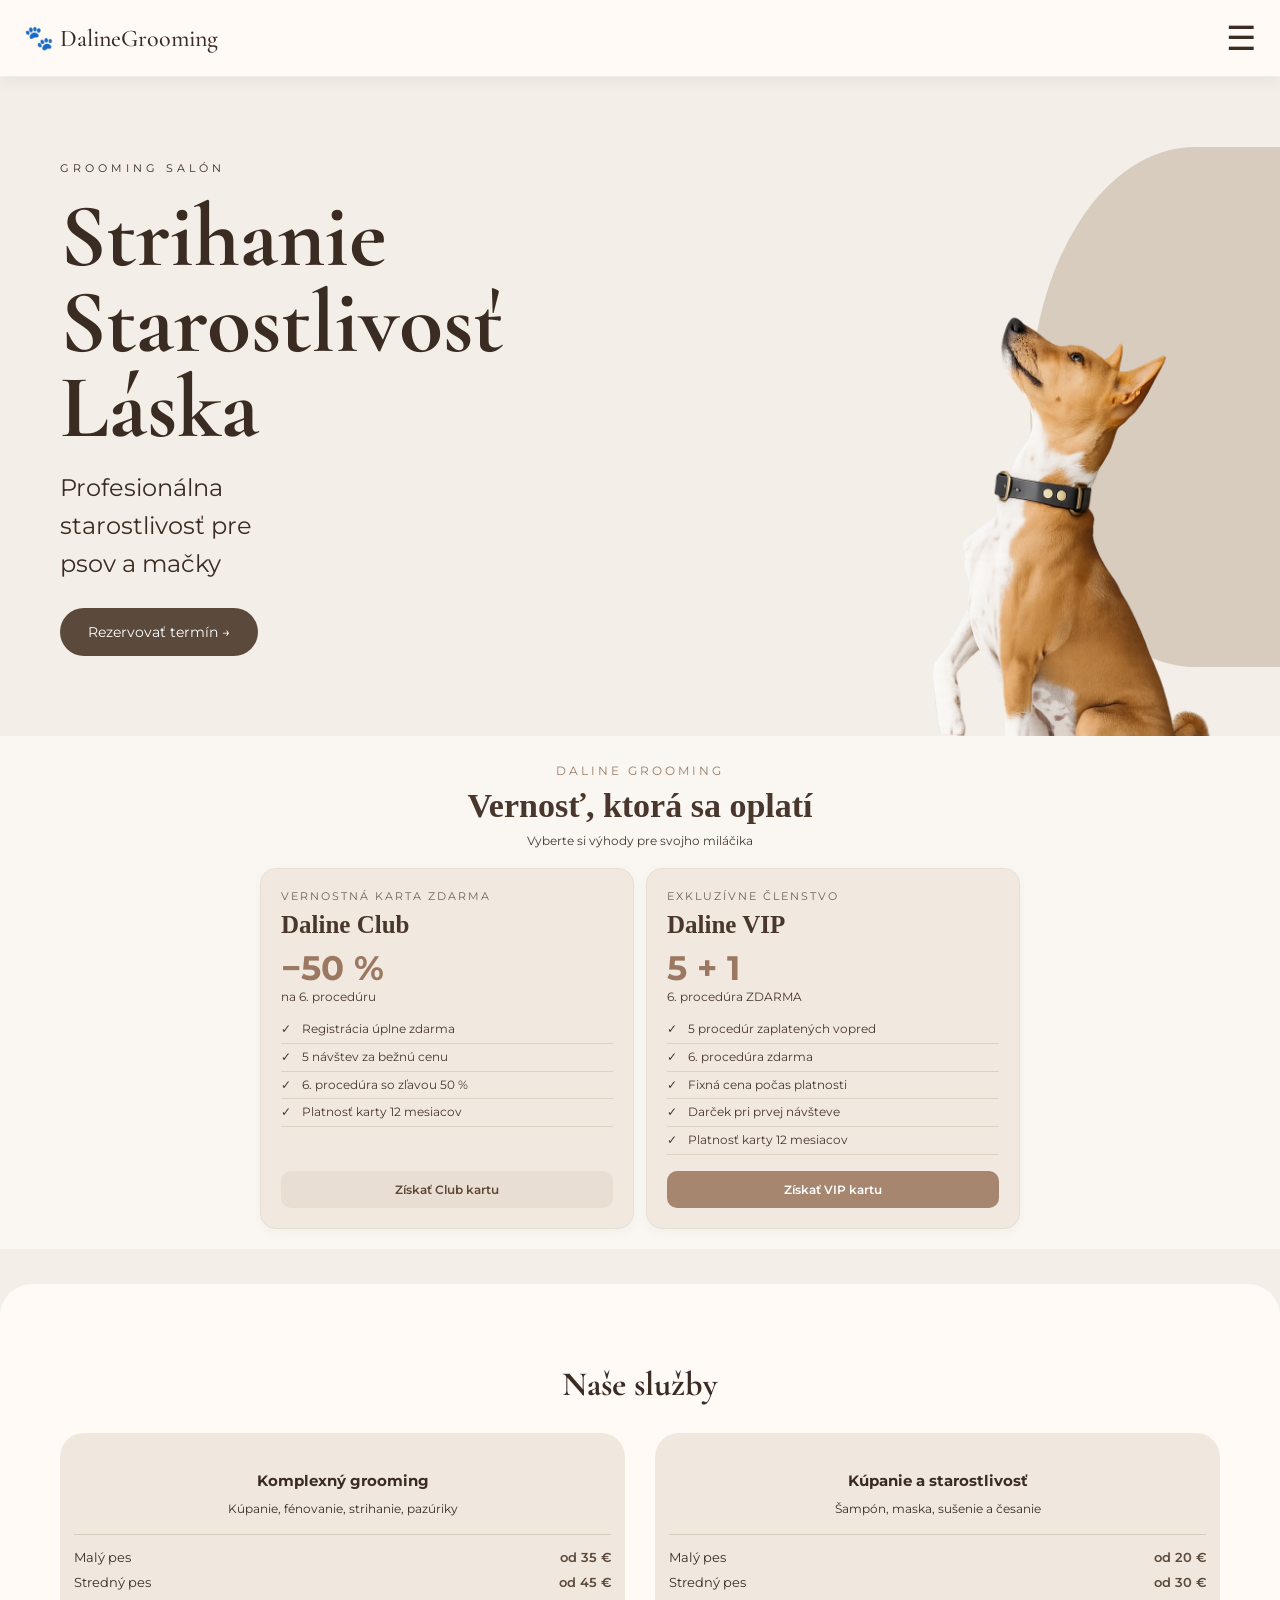
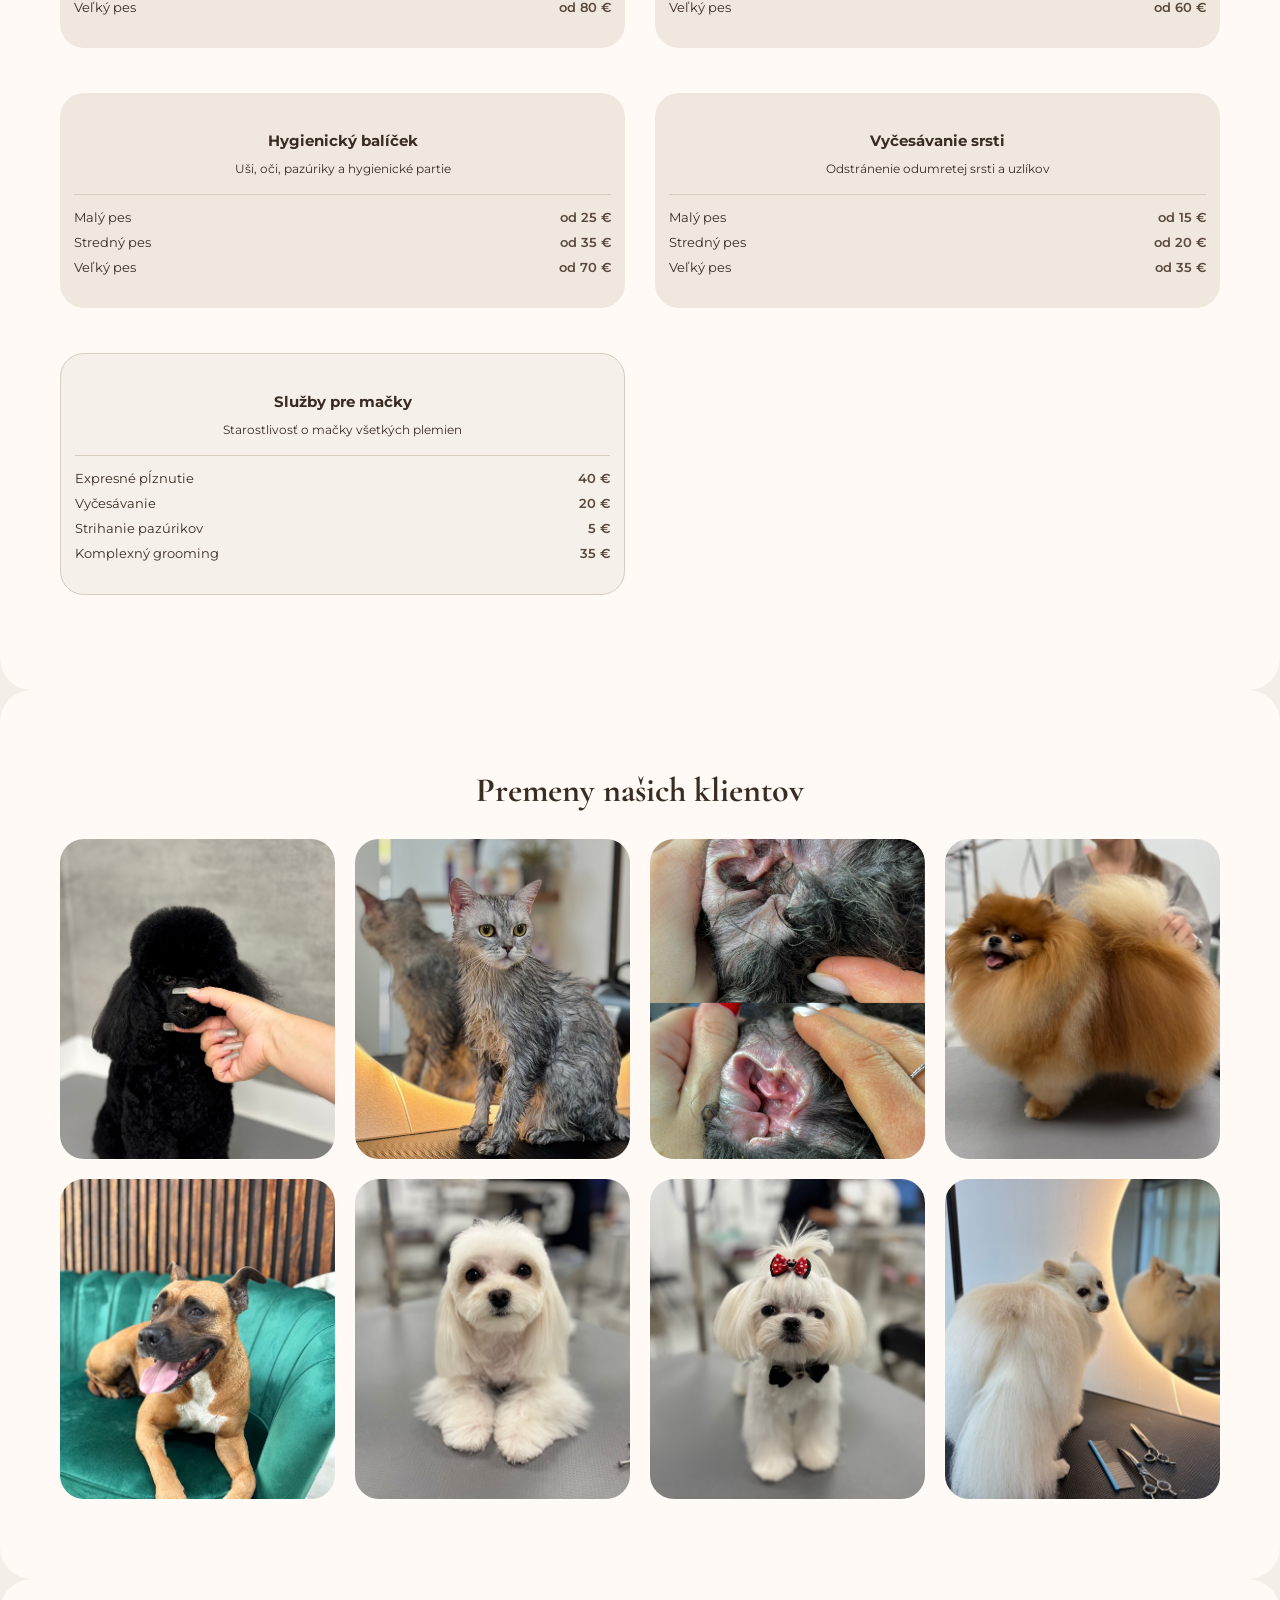
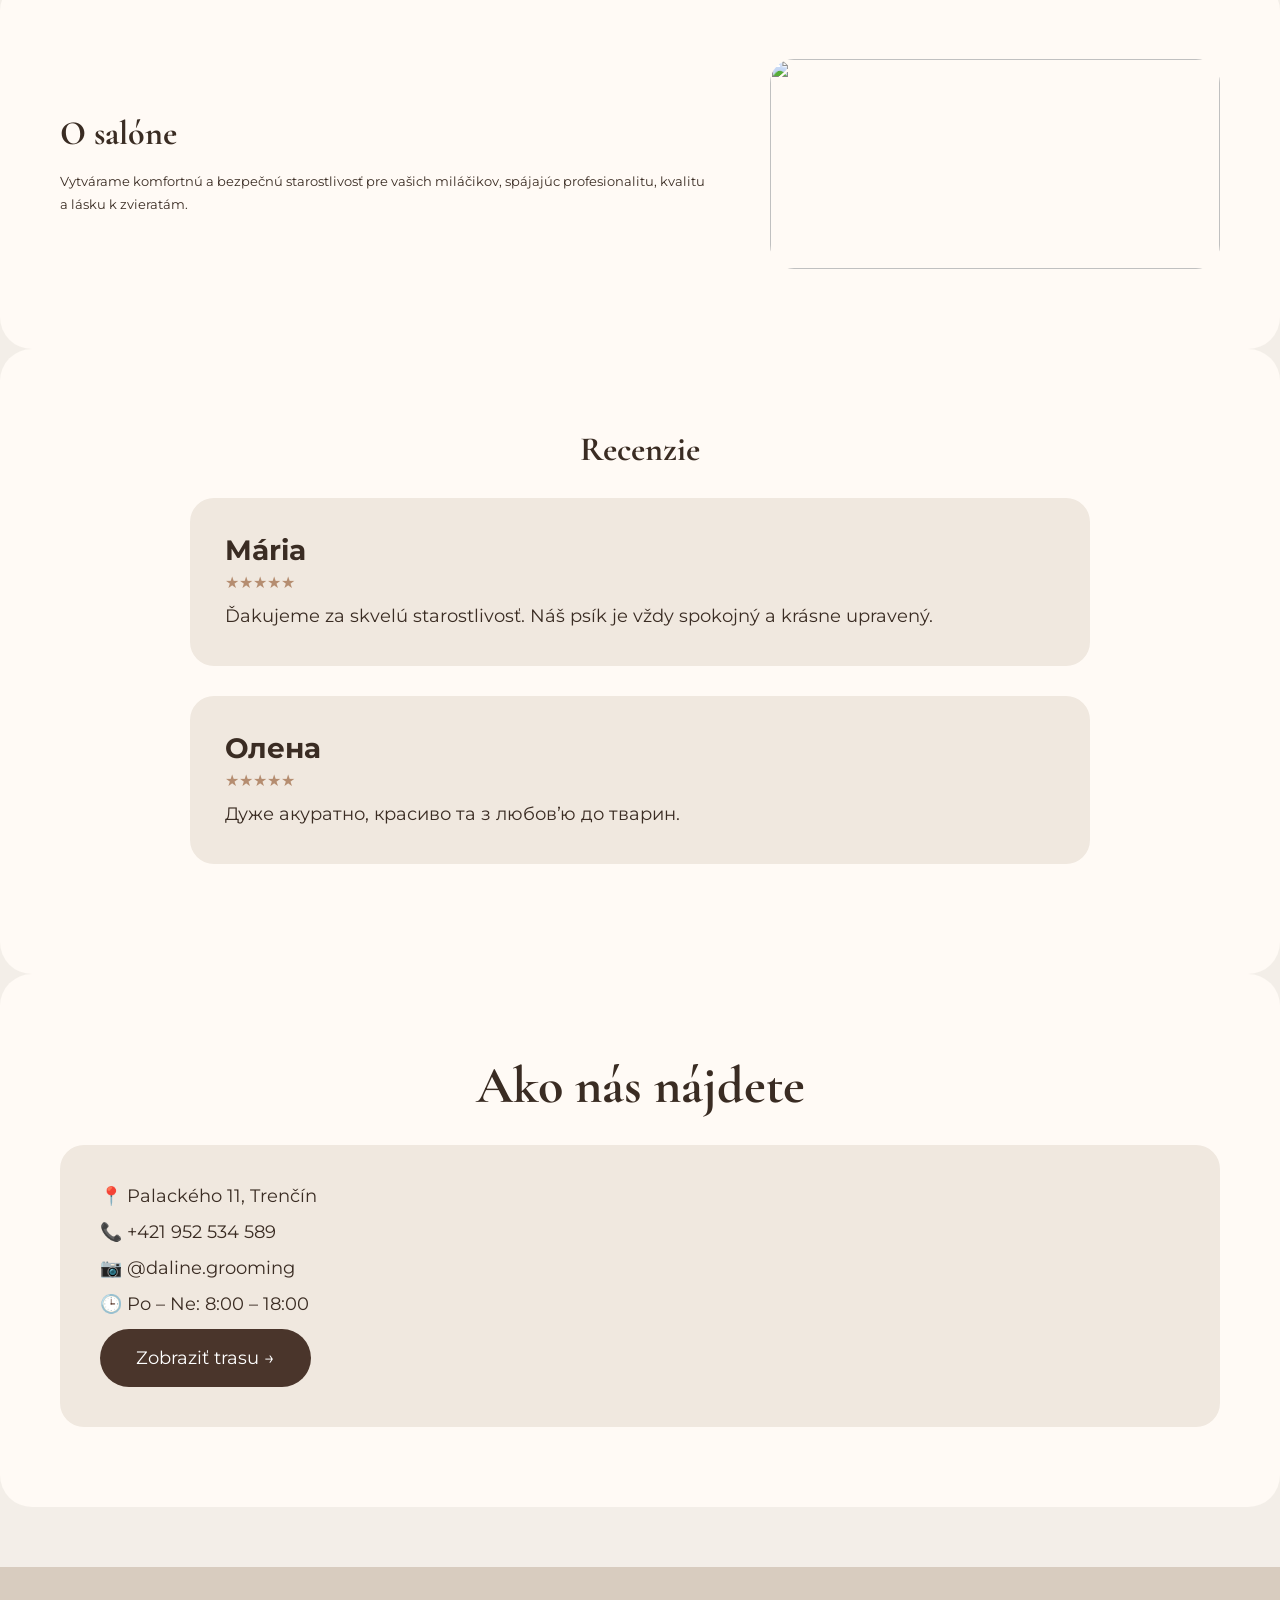
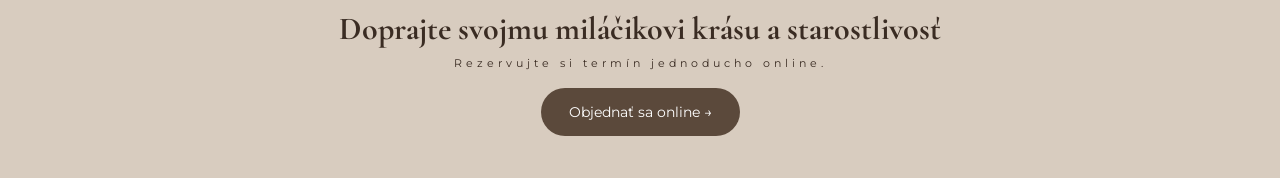
==== commit fecc23c6: "Aktualizacia cien" ====
--- a/index.html
+++ b/index.html
@@ -4,7 +4,7 @@
     <meta charset="UTF-8" />
     <meta name="viewport" content="width=device-width, initial-scale=1.0" />
     <title>DalineGrooming</title>
-    <link rel="stylesheet" href="style.css" />
+    <link rel="stylesheet" href="style.css?v=3" />
     <!-- Google tag (gtag.js) -->
     <script
       async
@@ -61,51 +61,46 @@
       <img src="images/pesik.jpg" alt="Daline Grooming" />
     </section>
     <section class="daline-loyalty" id="daline-plus">
-  <div class="loyalty-heading">
-    <span class="loyalty-eyebrow">DALINE GROOMING</span>
-    <h2>Vernosť, ktorá sa oplatí</h2>
-    <p>Vyberte si výhody pre svojho miláčika</p>
-  </div>
-  <div class="loyalty-cards">
-
-<article class="loyalty-card loyalty-club">
-  <span class="loyalty-label">VERNOSTNÁ KARTA ZDARMA</span>
-  <h3>Daline Club</h3>
-  <div class="loyalty-offer">−50 %</div>
-  <p>na 6. procedúru</p>
-
-  <ul>
-    <li>Registrácia úplne zdarma</li>
-    <li>5 návštev za bežnú cenu</li>
-    <li>6. procedúra so zľavou 50 %</li>
-    <li>Platnosť karty 12 mesiacov</li>
-  </ul>
-
-  <a href="daline-club.html" class="loyalty-btn">
-    Získať Club kartu
-  </a>
-</article>
-
-<article class="loyalty-card loyalty-vip">
-  <span class="loyalty-label">EXKLUZÍVNE ČLENSTVO</span>
-  <h3>Daline VIP</h3>
-  <div class="loyalty-offer">5 + 1</div>
-  <p>6. procedúra ZDARMA</p>
-
-  <ul>
-    <li>5 procedúr zaplatených vopred</li>
-    <li>6. procedúra zdarma</li>
-    <li>Fixná cena počas platnosti</li>
-    <li>Darček pri prvej návšteve</li>
-    <li>Platnosť karty 12 mesiacov</li>
-  </ul>
-
-  <a href="daline-vip.html" class="loyalty-btn">
-    Získať VIP kartu
-  </a>
-</article>
-</div>
-</section>
+      <div class="loyalty-heading">
+        <span class="loyalty-eyebrow">DALINE GROOMING</span>
+        <h2>Vernosť, ktorá sa oplatí</h2>
+        <p>Vyberte si výhody pre svojho miláčika</p>
+      </div>
+      <div class="loyalty-cards">
+        <article class="loyalty-card loyalty-club">
+          <span class="loyalty-label">VERNOSTNÁ KARTA ZDARMA</span>
+          <h3>Daline Club</h3>
+          <div class="loyalty-offer">−50 %</div>
+          <p>na 6. procedúru</p>
+
+          <ul>
+            <li>Registrácia úplne zdarma</li>
+            <li>5 návštev za bežnú cenu</li>
+            <li>6. procedúra so zľavou 50 %</li>
+            <li>Platnosť karty 12 mesiacov</li>
+          </ul>
+
+          <a href="daline-club.html" class="loyalty-btn"> Získať Club kartu </a>
+        </article>
+
+        <article class="loyalty-card loyalty-vip">
+          <span class="loyalty-label">EXKLUZÍVNE ČLENSTVO</span>
+          <h3>Daline VIP</h3>
+          <div class="loyalty-offer">5 + 1</div>
+          <p>6. procedúra ZDARMA</p>
+
+          <ul>
+            <li>5 procedúr zaplatených vopred</li>
+            <li>6. procedúra zdarma</li>
+            <li>Fixná cena počas platnosti</li>
+            <li>Darček pri prvej návšteve</li>
+            <li>Platnosť karty 12 mesiacov</li>
+          </ul>
+
+          <a href="daline-vip.html" class="loyalty-btn"> Získať VIP kartu </a>
+        </article>
+      </div>
+    </section>
 
     <section class="section" id="services">
       <h2>Naše služby</h2>
@@ -119,7 +114,7 @@
           <ul class="price-list">
             <li>Malý pes <span>od 35 €</span></li>
             <li>Stredný pes <span>od 45 €</span></li>
-            <li>Veľký pes <span>od 60 €</span></li>
+            <li>Veľký pes <span>od 80 €</span></li>
           </ul>
         </div>
 
@@ -131,7 +126,7 @@
           <ul class="price-list">
             <li>Malý pes <span>od 20 €</span></li>
             <li>Stredný pes <span>od 30 €</span></li>
-            <li>Veľký pes <span>od 40 €</span></li>
+            <li>Veľký pes <span>od 60 €</span></li>
           </ul>
         </div>
 
@@ -143,7 +138,7 @@
           <ul class="price-list">
             <li>Malý pes <span>od 25 €</span></li>
             <li>Stredný pes <span>od 35 €</span></li>
-            <li>Veľký pes <span>od 45 €</span></li>
+            <li>Veľký pes <span>od 70 €</span></li>
           </ul>
         </div>
 
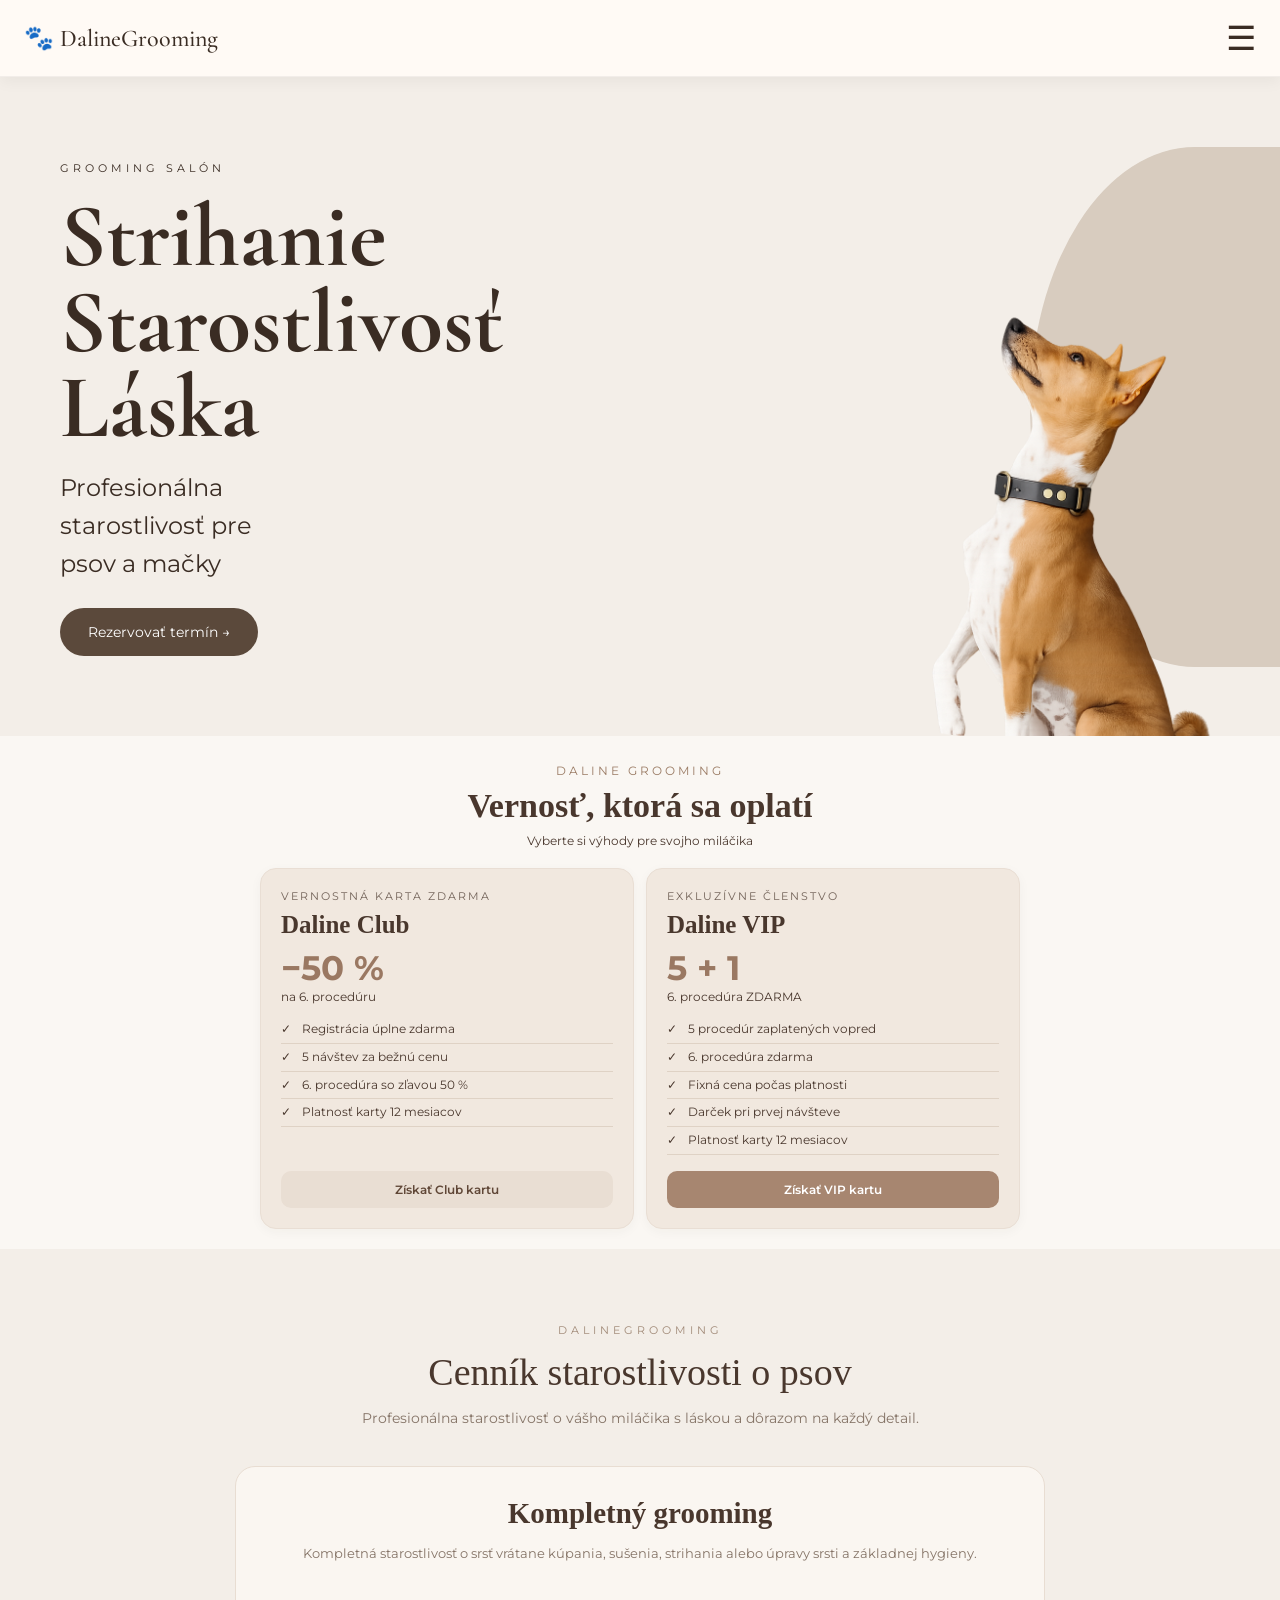
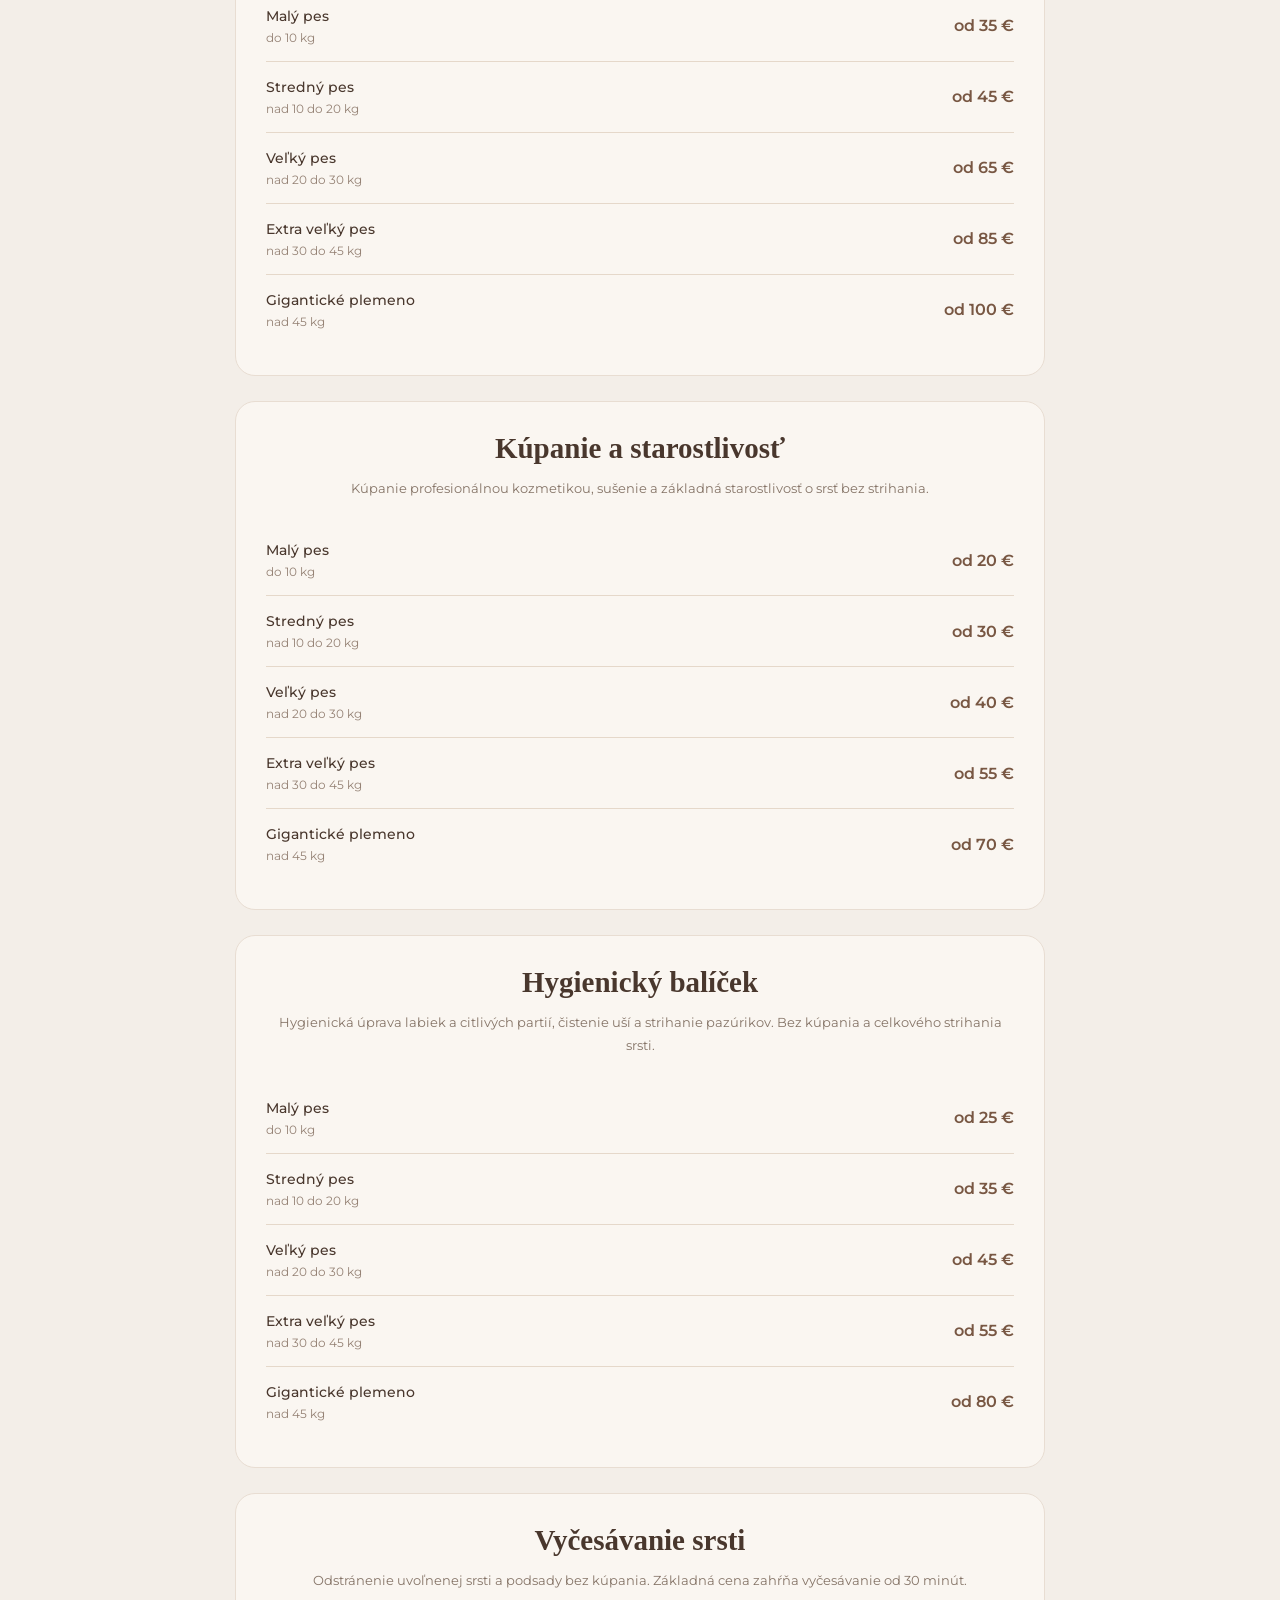
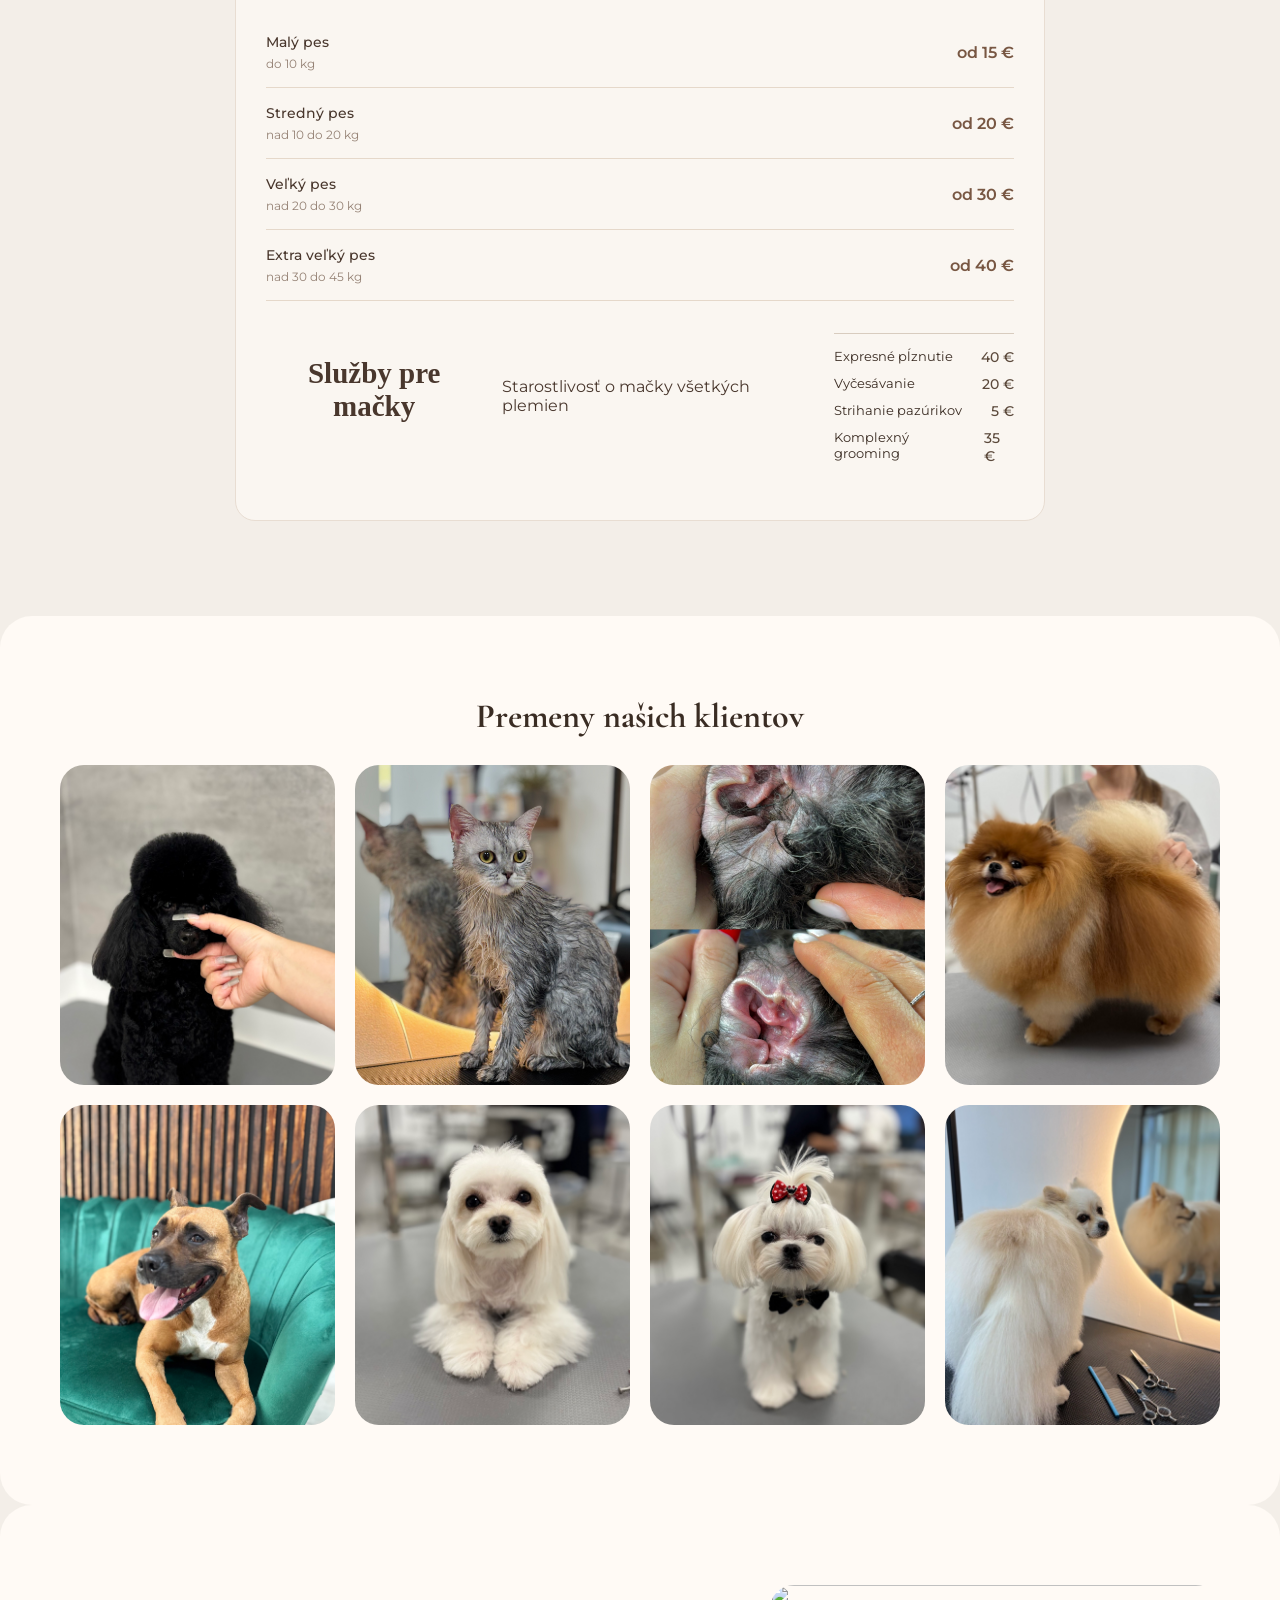
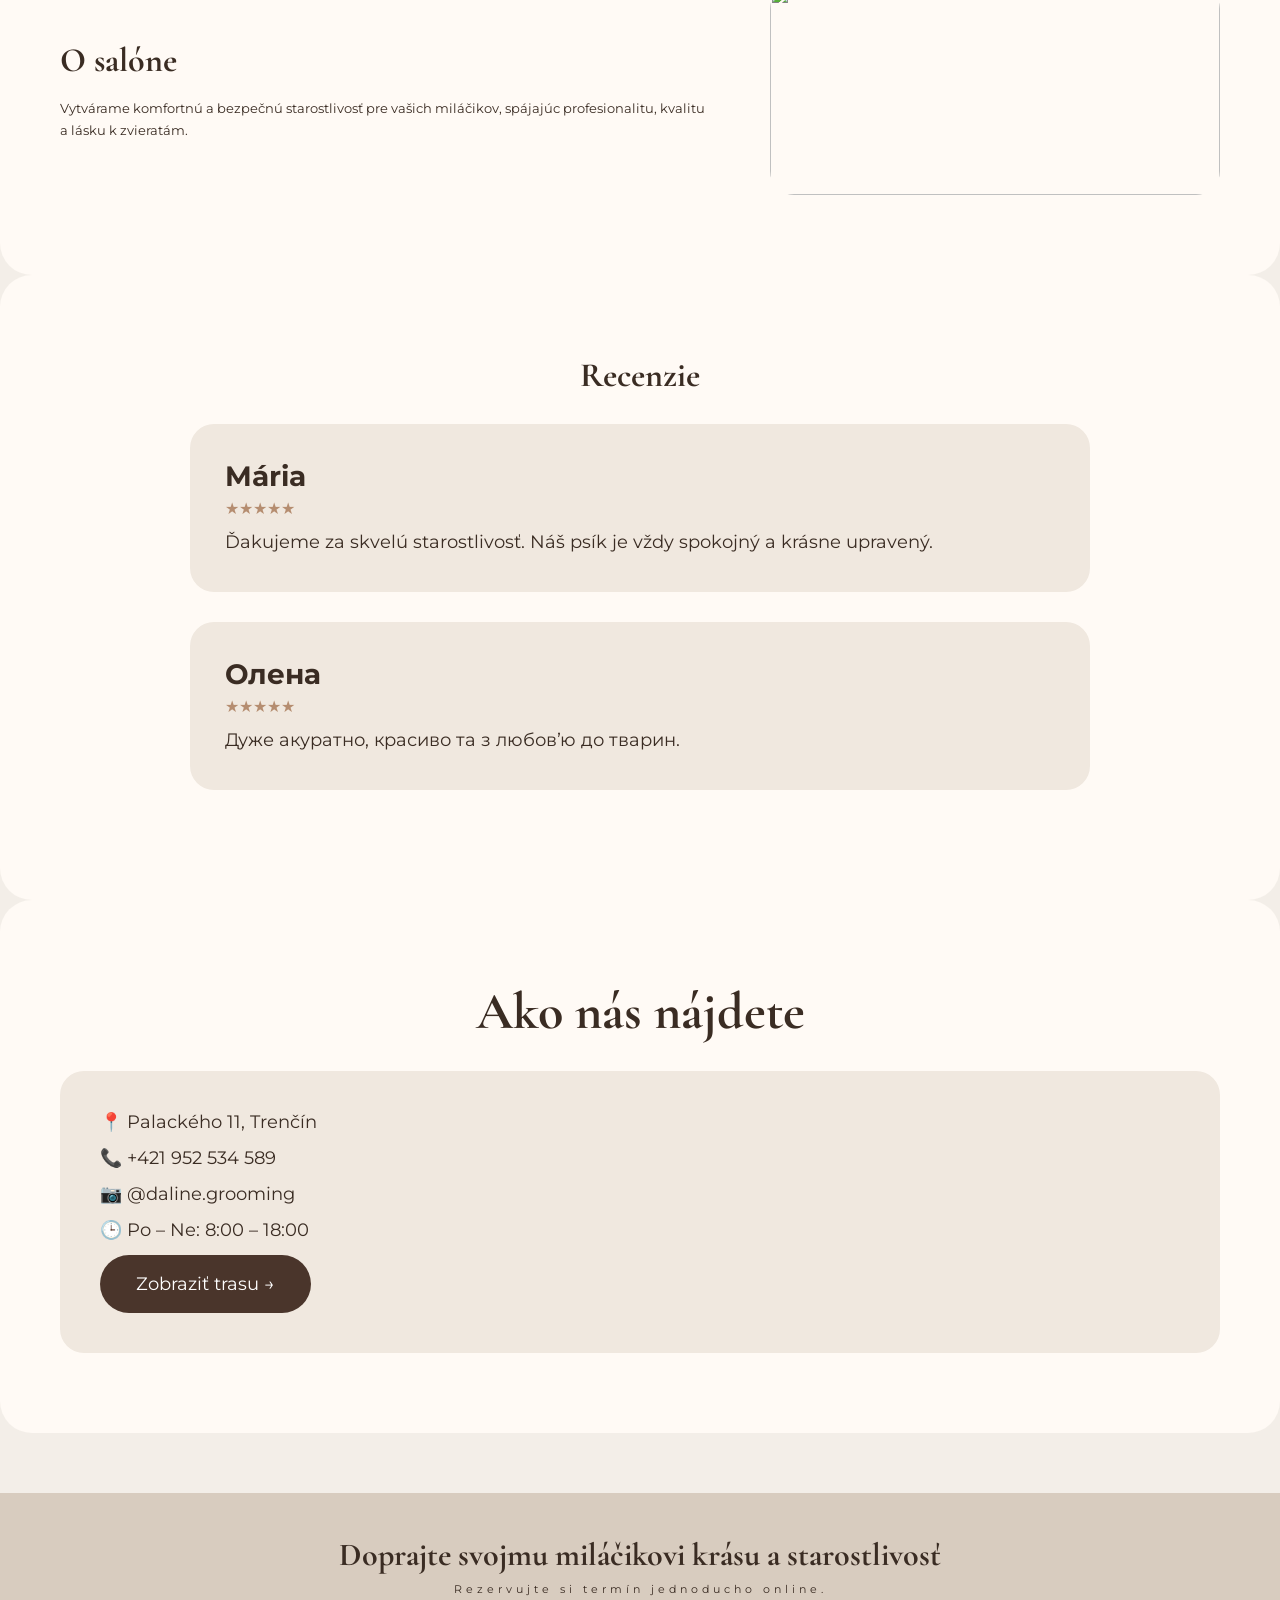
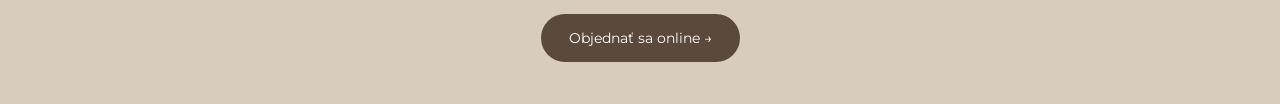
==== commit d6dcddd9: "Update grooming prices" ====
--- a/index.html
+++ b/index.html
@@ -102,61 +102,177 @@
       </div>
     </section>
 
-    <section class="section" id="services">
-      <h2>Naše služby</h2>
-
-      <div class="services services-price">
-        <div class="card">
-          <div class="icon"></div>
-          <h3>Komplexný grooming</h3>
-          <p>Kúpanie, fénovanie, strihanie, pazúriky</p>
-
-          <ul class="price-list">
-            <li>Malý pes <span>od 35 €</span></li>
-            <li>Stredný pes <span>od 45 €</span></li>
-            <li>Veľký pes <span>od 80 €</span></li>
-          </ul>
-        </div>
-
-        <div class="card">
-          <div class="icon"></div>
-          <h3>Kúpanie a starostlivosť</h3>
-          <p>Šampón, maska, sušenie a česanie</p>
-
-          <ul class="price-list">
-            <li>Malý pes <span>od 20 €</span></li>
-            <li>Stredný pes <span>od 30 €</span></li>
-            <li>Veľký pes <span>od 60 €</span></li>
-          </ul>
-        </div>
-
-        <div class="card">
-          <div class="icon"></div>
-          <h3>Hygienický balíček</h3>
-          <p>Uši, oči, pazúriky a hygienické partie</p>
-
-          <ul class="price-list">
-            <li>Malý pes <span>od 25 €</span></li>
-            <li>Stredný pes <span>od 35 €</span></li>
-            <li>Veľký pes <span>od 70 €</span></li>
-          </ul>
-        </div>
-
-        <div class="card">
-          <div class="icon"></div>
-          <h3>Vyčesávanie srsti</h3>
-          <p>Odstránenie odumretej srsti a uzlíkov</p>
-
-          <ul class="price-list">
-            <li>Malý pes <span>od 15 €</span></li>
-            <li>Stredný pes <span>od 20 €</span></li>
-            <li>Veľký pes <span>od 35 €</span></li>
-          </ul>
-        </div>
-
-        <div class="card cat-card">
-          <div class="icon"></div>
-
+    <section class="daline-pricing" id="cennik-psov">
+      <div class="daline-pricing-header">
+        <span class="daline-subtitle">DALINEGROOMING</span>
+
+        <h2>Cenník starostlivosti o psov</h2>
+
+        <p>
+          Profesionálna starostlivosť o vášho miláčika s láskou a dôrazom na
+          každý detail.
+        </p>
+      </div>
+
+      <!-- KOMPLETNÝ GROOMING -->
+
+      <div class="daline-service-card">
+        <h3>Kompletný grooming</h3>
+
+        <p class="daline-service-description">
+          Kompletná starostlivosť o srsť vrátane kúpania, sušenia, strihania
+          alebo úpravy srsti a základnej hygieny.
+        </p>
+
+        <div class="daline-price-row">
+          <span>Malý pes <small>do 10 kg</small></span>
+
+          <strong>od 35 €</strong>
+        </div>
+
+        <div class="daline-price-row">
+          <span>Stredný pes <small>nad 10 do 20 kg</small></span>
+
+          <strong>od 45 €</strong>
+        </div>
+
+        <div class="daline-price-row">
+          <span>Veľký pes <small>nad 20 do 30 kg</small></span>
+
+          <strong>od 65 €</strong>
+        </div>
+
+        <div class="daline-price-row">
+          <span>Extra veľký pes <small>nad 30 do 45 kg</small></span>
+
+          <strong>od 85 €</strong>
+        </div>
+
+        <div class="daline-price-row">
+          <span>Gigantické plemeno <small>nad 45 kg</small></span>
+
+          <strong>od 100 €</strong>
+        </div>
+      </div>
+
+      <!-- KÚPANIE A STAROSTLIVOSŤ -->
+
+      <div class="daline-service-card">
+        <h3>Kúpanie a starostlivosť</h3>
+
+        <p class="daline-service-description">
+          Kúpanie profesionálnou kozmetikou, sušenie a základná starostlivosť o
+          srsť bez strihania.
+        </p>
+
+        <div class="daline-price-row">
+          <span>Malý pes <small>do 10 kg</small></span>
+
+          <strong>od 20 €</strong>
+        </div>
+
+        <div class="daline-price-row">
+          <span>Stredný pes <small>nad 10 do 20 kg</small></span>
+
+          <strong>od 30 €</strong>
+        </div>
+
+        <div class="daline-price-row">
+          <span>Veľký pes <small>nad 20 do 30 kg</small></span>
+
+          <strong>od 40 €</strong>
+        </div>
+
+        <div class="daline-price-row">
+          <span>Extra veľký pes <small>nad 30 do 45 kg</small></span>
+
+          <strong>od 55 €</strong>
+        </div>
+
+        <div class="daline-price-row">
+          <span>Gigantické plemeno <small>nad 45 kg</small></span>
+
+          <strong>od 70 €</strong>
+        </div>
+      </div>
+
+      <!-- HYGIENICKÝ BALÍČEK -->
+
+      <div class="daline-service-card">
+        <h3>Hygienický balíček</h3>
+
+        <p class="daline-service-description">
+          Hygienická úprava labiek a citlivých partií, čistenie uší a strihanie
+          pazúrikov. Bez kúpania a celkového strihania srsti.
+        </p>
+
+        <div class="daline-price-row">
+          <span>Malý pes <small>do 10 kg</small></span>
+
+          <strong>od 25 €</strong>
+        </div>
+
+        <div class="daline-price-row">
+          <span>Stredný pes <small>nad 10 do 20 kg</small></span>
+
+          <strong>od 35 €</strong>
+        </div>
+
+        <div class="daline-price-row">
+          <span>Veľký pes <small>nad 20 do 30 kg</small></span>
+
+          <strong>od 45 €</strong>
+        </div>
+
+        <div class="daline-price-row">
+          <span>Extra veľký pes <small>nad 30 do 45 kg</small></span>
+
+          <strong>od 55 €</strong>
+        </div>
+
+        <div class="daline-price-row">
+          <span>Gigantické plemeno <small>nad 45 kg</small></span>
+
+          <strong>od 80 €</strong>
+        </div>
+      </div>
+
+      <!-- VYČESÁVANIE SRSTI -->
+
+      <div class="daline-service-card">
+        <h3>Vyčesávanie srsti</h3>
+
+        <p class="daline-service-description">
+          Odstránenie uvoľnenej srsti a podsady bez kúpania. Základná cena
+          zahŕňa vyčesávanie od 30 minút.
+        </p>
+
+        <div class="daline-price-row">
+          <span>Malý pes <small>do 10 kg</small></span>
+
+          <strong>od 15 €</strong>
+        </div>
+
+        <div class="daline-price-row">
+          <span>Stredný pes <small>nad 10 do 20 kg</small></span>
+
+          <strong>od 20 €</strong>
+        </div>
+
+        <div class="daline-price-row">
+          <span>Veľký pes <small>nad 20 do 30 kg</small></span>
+
+          <strong>od 30 €</strong>
+        </div>
+        <div class="daline-price-row">
+          <span>
+            Extra veľký pes
+            <small>nad 30 do 45 kg</small>
+          </span>
+          <strong>od 40 €</strong>
+        </div>
+
+        <div class="daline-price-row">
           <h3>Služby pre mačky</h3>
 
           <p>Starostlivosť o mačky všetkých plemien</p>
--- a/style.css
+++ b/style.css
@@ -870,4 +870,187 @@
 /* Відступ між VIP-картками та послугами */
 .daline-loyalty {
   margin-bottom: 35px;
+}
+/* DALINEGROOMING – CENNÍK PSOV */
+
+.daline-pricing {
+  max-width: 850px;
+  margin: 50px auto;
+  padding: 20px;
+  color: #49372d;
+  font-family: 'Montserrat', sans-serif;
+}
+
+.daline-pricing-header {
+  text-align: center;
+  margin-bottom: 35px;
+}
+
+.daline-subtitle {
+  font-size: 11px;
+  letter-spacing: 4px;
+  color: #a18a78;
+}
+
+.daline-pricing-header h2 {
+  font-family: 'Cormorant SC', serif;
+  font-size: 38px;
+  font-weight: 500;
+  margin: 12px 0;
+}
+
+.daline-pricing-header p {
+  color: #857467;
+  font-size: 14px;
+  line-height: 1.8;
+}
+
+.daline-service-card {
+  background: #faf6f1;
+  border: 1px solid #e8ddd2;
+  border-radius: 20px;
+  padding: 30px;
+  margin-bottom: 25px;
+}
+
+.daline-service-card h3 {
+  font-family: 'Cormorant SC', serif;
+  font-size: 29px;
+  font-weight: 600;
+  text-align: center;
+  margin: 0 0 12px;
+}
+
+.daline-service-description {
+  text-align: center;
+  font-size: 13px;
+  color: #857467;
+  line-height: 1.8;
+  margin: 0 0 25px;
+}
+
+.daline-price-row {
+  display: flex;
+  justify-content: space-between;
+  align-items: center;
+  gap: 20px;
+  padding: 16px 0;
+  border-bottom: 1px solid #e5d8ca;
+}
+
+.daline-price-row:last-of-type {
+  border-bottom: none;
+}
+
+.daline-price-row span {
+  font-size: 14px;
+  font-weight: 500;
+}
+
+.daline-price-row small {
+  display: block;
+  color: #958275;
+  font-size: 12px;
+  font-weight: 400;
+  margin-top: 5px;
+}
+
+.daline-price-row strong {
+  color: #785743;
+  font-size: 16px;
+  font-weight: 600;
+  white-space: nowrap;
+}
+
+.daline-extra-note {
+  font-size: 12px;
+  color: #857467;
+  line-height: 1.8;
+  margin-top: 18px;
+}
+
+.daline-pricing-info {
+  background: #f2e9df;
+  padding: 25px;
+  border-radius: 18px;
+  margin-top: 30px;
+}
+
+.daline-pricing-info h3 {
+  font-family: 'Cormorant SC', serif;
+  font-size: 26px;
+  margin: 0 0 15px;
+}
+
+.daline-pricing-info p {
+  font-size: 12px;
+  line-height: 1.9;
+  color: #68574c;
+  margin: 0 0 12px;
+}
+
+.daline-pricing-info p:last-child {
+  margin-bottom: 0;
+}
+
+.daline-booking-button {
+  display: block;
+  width: fit-content;
+  max-width: 100%;
+  margin: 35px auto 0;
+  padding: 16px 38px;
+  background: #785743;
+  color: #fff;
+  text-decoration: none;
+  text-align: center;
+  font-size: 13px;
+  font-weight: 600;
+  letter-spacing: 1px;
+  border-radius: 30px;
+  transition: background 0.3s ease,
+              transform 0.3s ease;
+}
+
+.daline-booking-button:hover {
+  background: #53392b;
+  transform: translateY(-2px);
+  color: #fff;
+}
+
+/* MOBILE */
+
+@media (max-width: 600px) {
+  .daline-pricing {
+    margin: 30px auto;
+    padding: 12px;
+  }
+
+  .daline-pricing-header h2 {
+    font-size: 30px;
+  }
+
+  .daline-service-card {
+    padding: 23px 18px;
+    border-radius: 16px;
+  }
+
+  .daline-service-card h3 {
+    font-size: 26px;
+  }
+
+  .daline-price-row {
+    gap: 12px;
+  }
+
+  .daline-price-row span {
+    font-size: 13px;
+  }
+
+  .daline-price-row strong {
+    font-size: 14px;
+  }
+
+  .daline-pricing-info {
+    padding: 20px;
+  }
 }
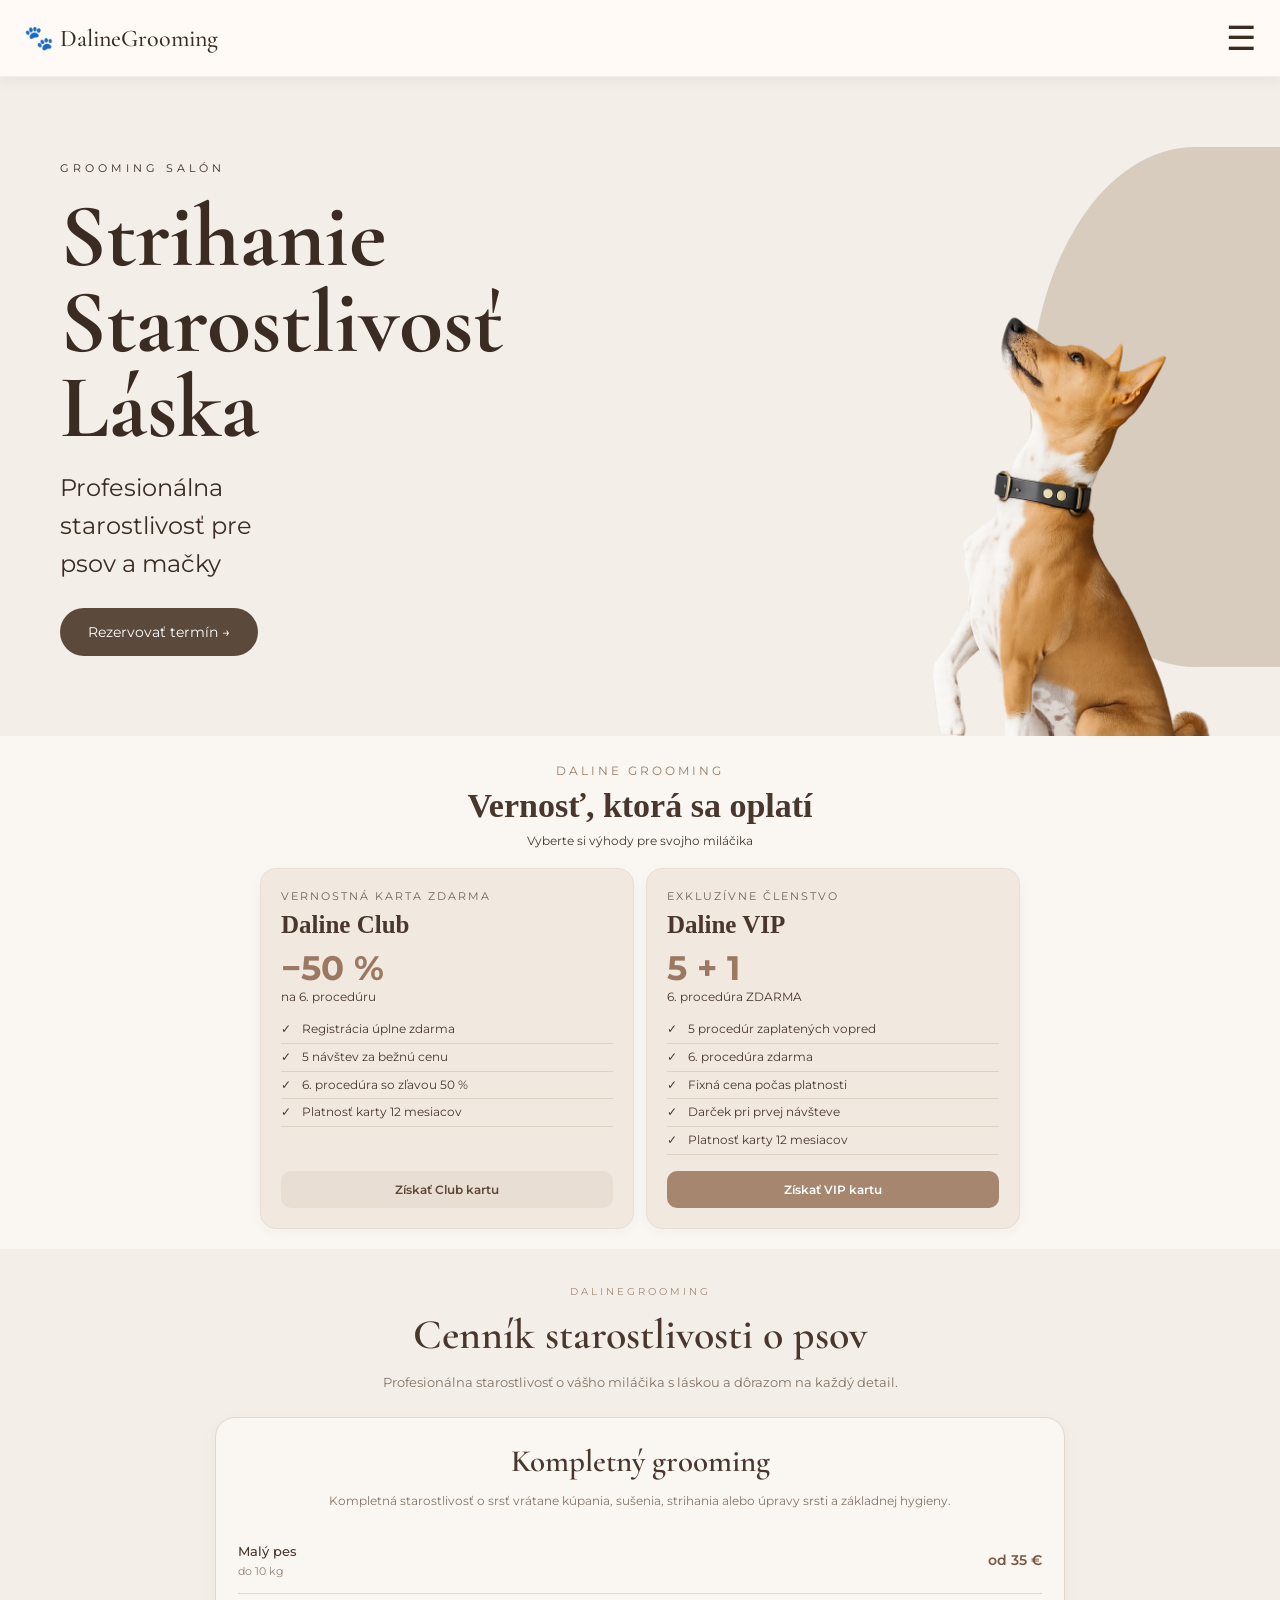
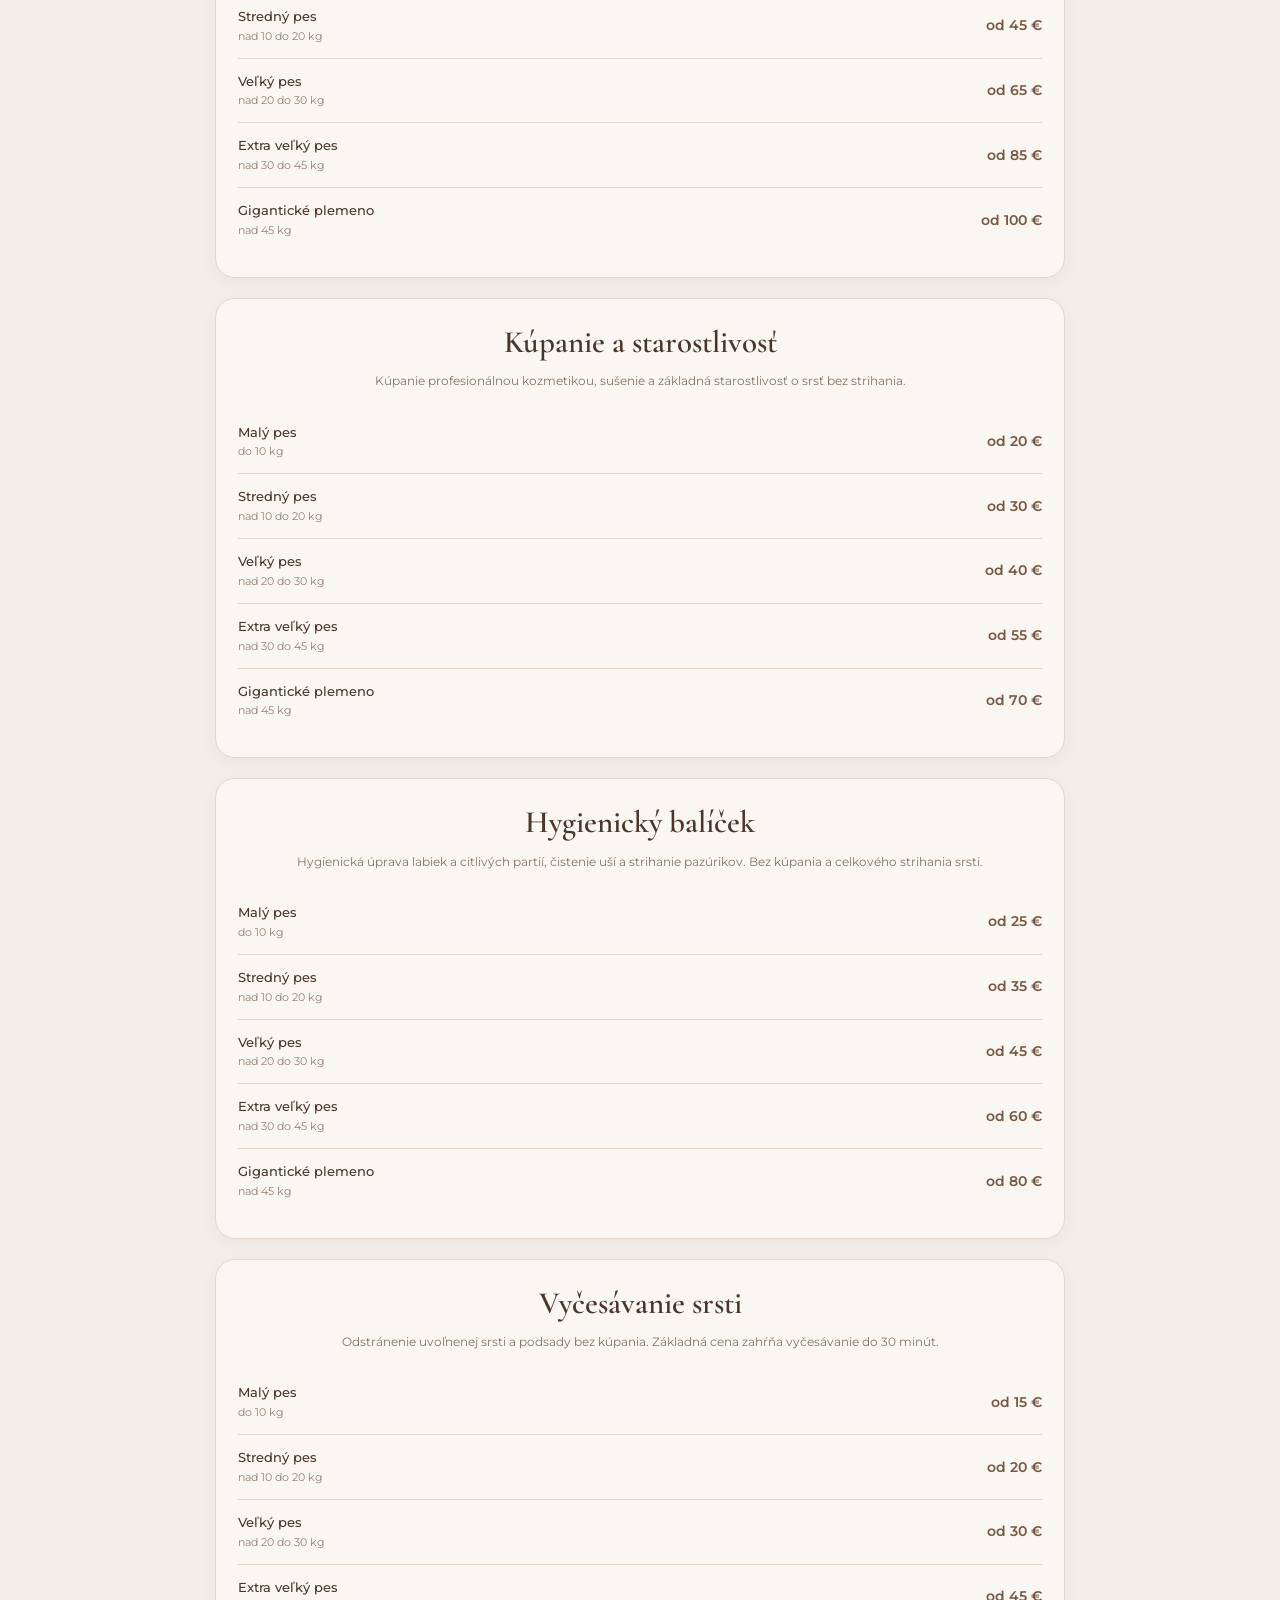
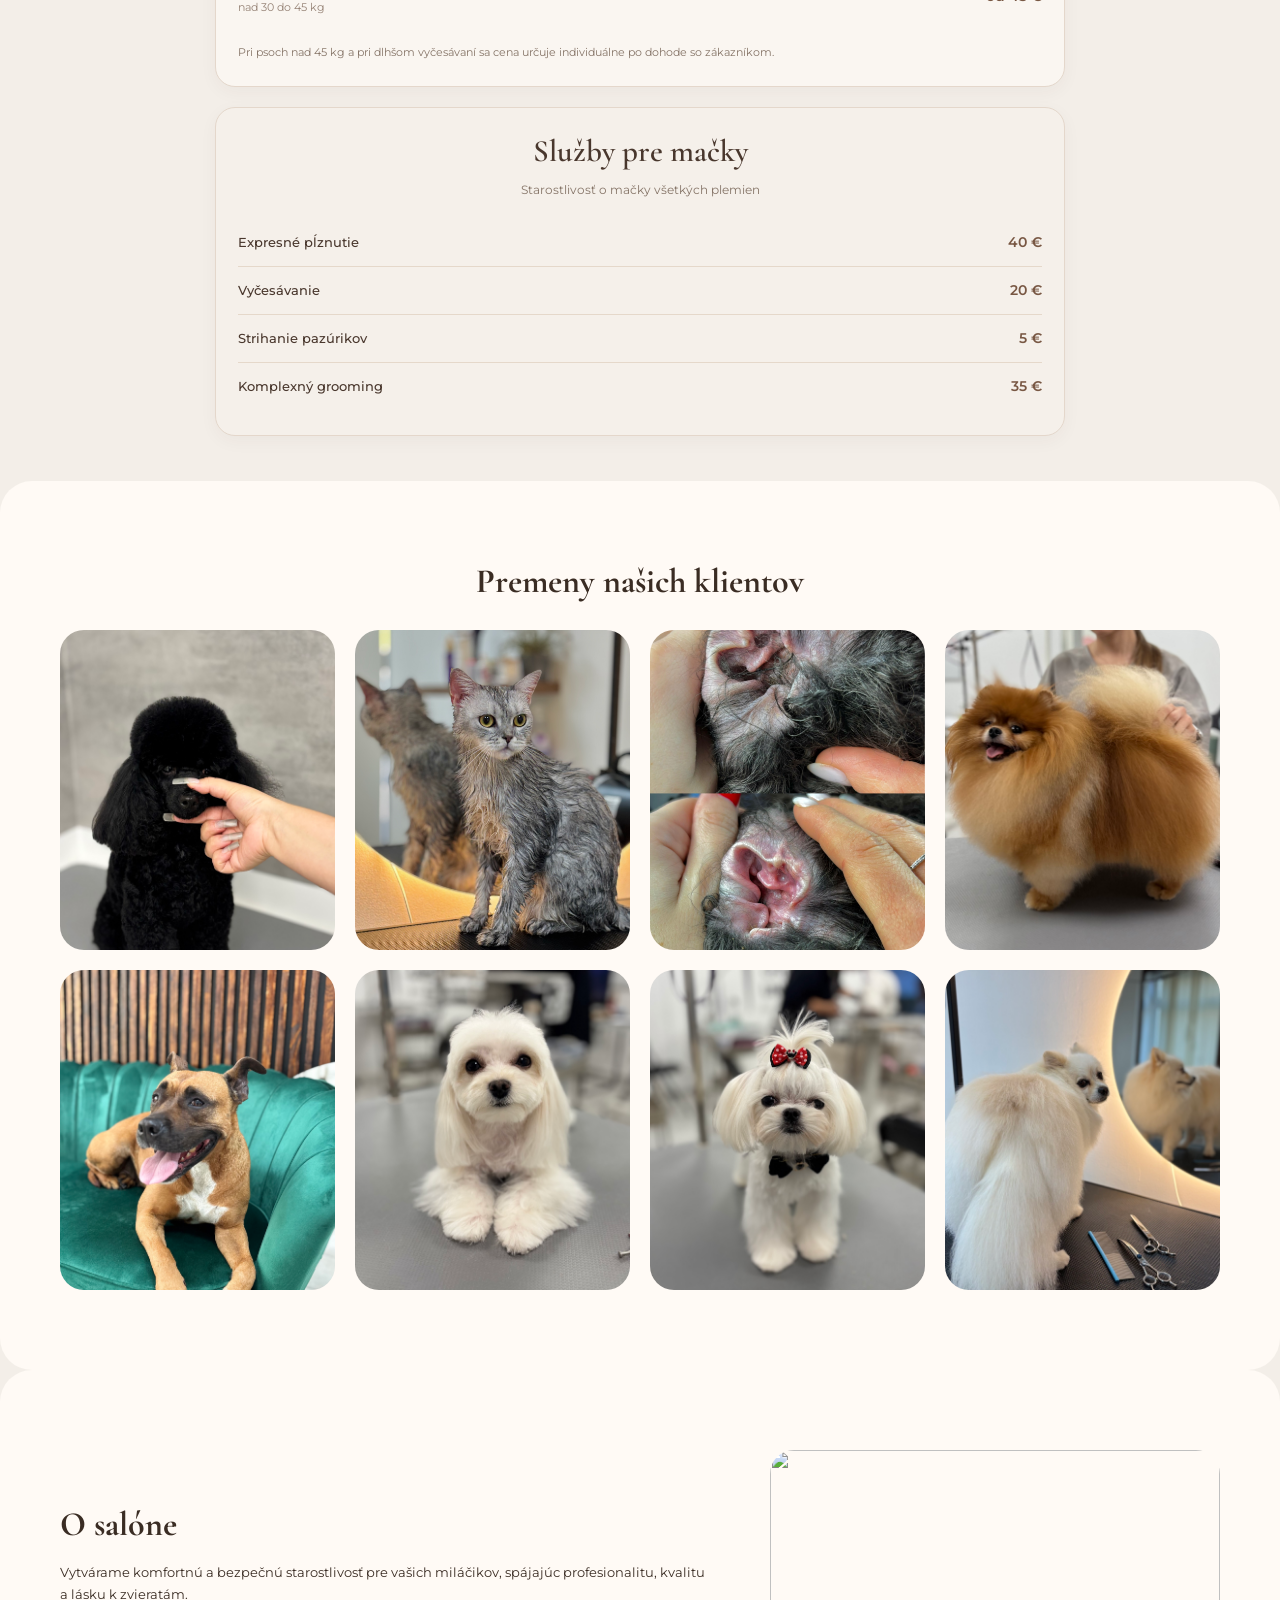
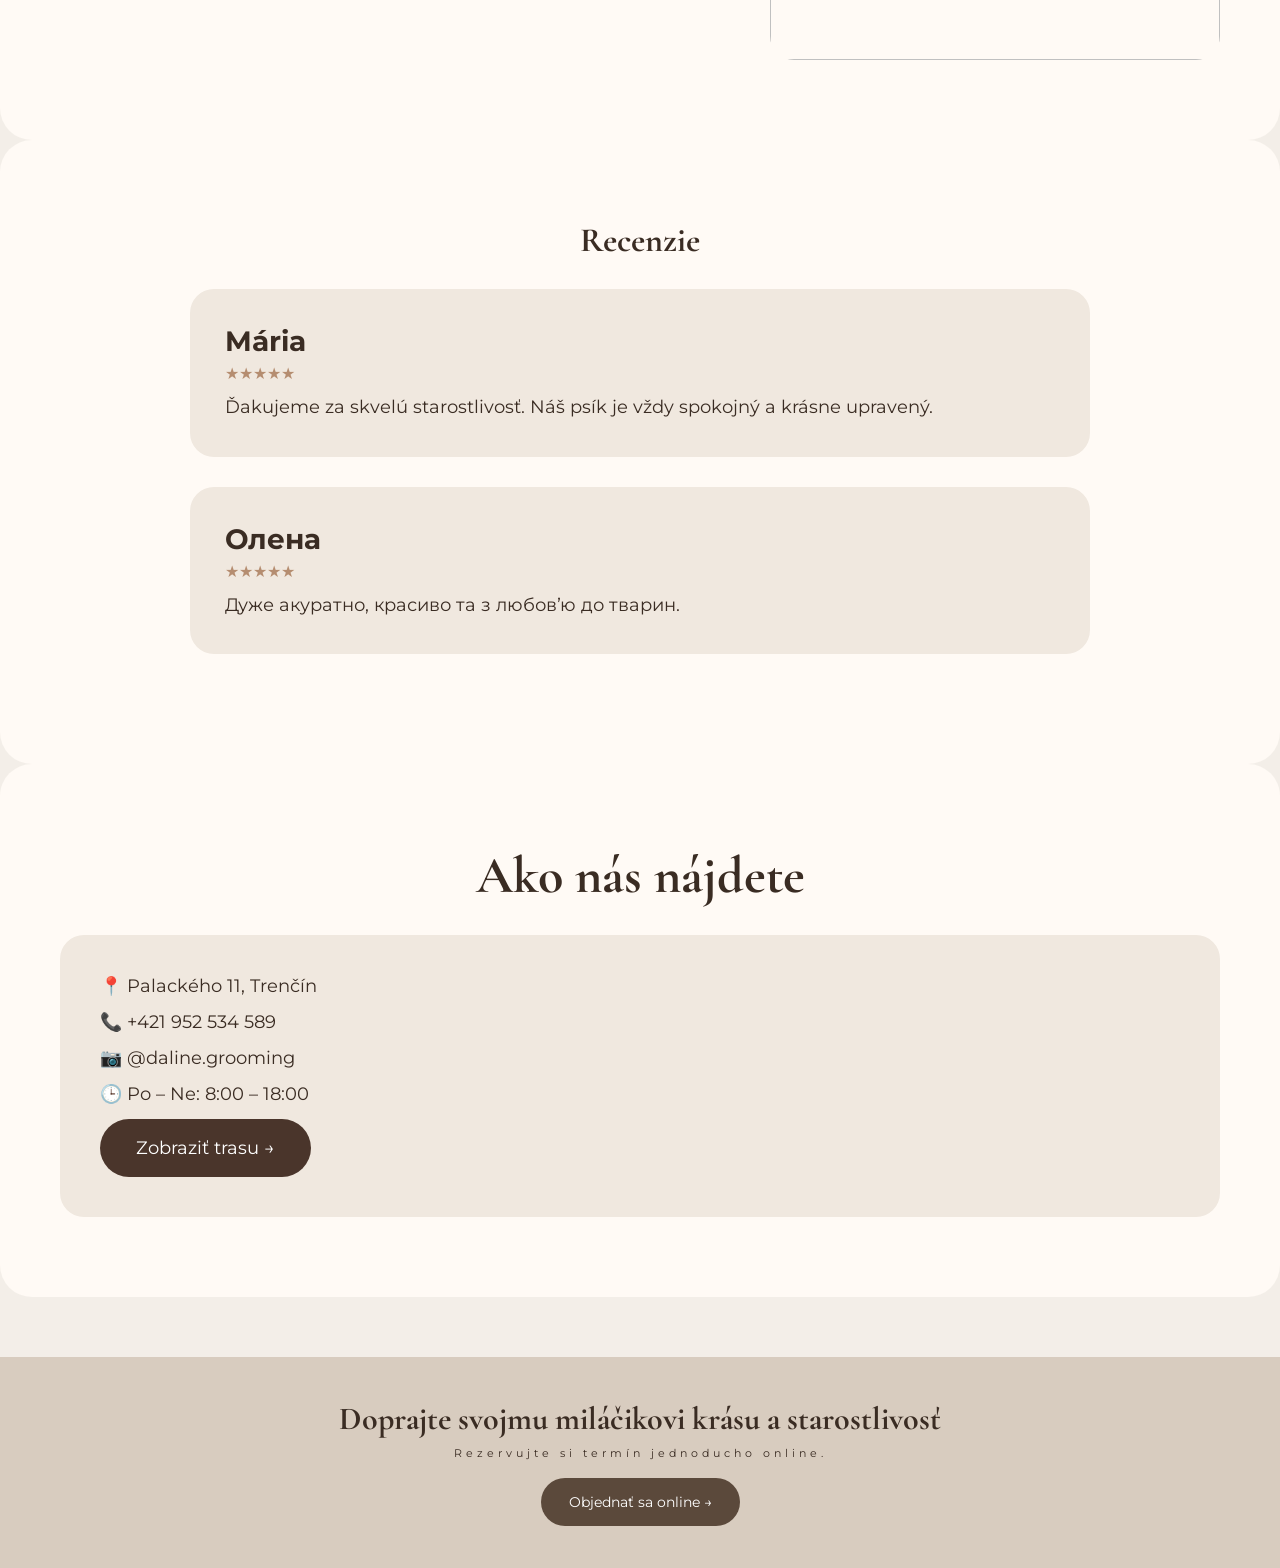
==== commit e1fa13bd: "Fix DalineGrooming pricing design" ====
--- a/index.html
+++ b/index.html
@@ -4,7 +4,7 @@
     <meta charset="UTF-8" />
     <meta name="viewport" content="width=device-width, initial-scale=1.0" />
     <title>DalineGrooming</title>
-    <link rel="stylesheet" href="style.css?v=3" />
+    <link rel="stylesheet" href="style.css?v=4" />
     <!-- Google tag (gtag.js) -->
     <script
       async
@@ -155,7 +155,7 @@
         </div>
       </div>
 
-      <!-- KÚPANIE A STAROSTLIVOSŤ -->
+      <!-- KÚPANIE -->
 
       <div class="daline-service-card">
         <h3>Kúpanie a starostlivosť</h3>
@@ -227,7 +227,7 @@
         <div class="daline-price-row">
           <span>Extra veľký pes <small>nad 30 do 45 kg</small></span>
 
-          <strong>od 55 €</strong>
+          <strong>od 60 €</strong>
         </div>
 
         <div class="daline-price-row">
@@ -244,7 +244,7 @@
 
         <p class="daline-service-description">
           Odstránenie uvoľnenej srsti a podsady bez kúpania. Základná cena
-          zahŕňa vyčesávanie od 30 minút.
+          zahŕňa vyčesávanie do 30 minút.
         </p>
 
         <div class="daline-price-row">
@@ -264,28 +264,54 @@
 
           <strong>od 30 €</strong>
         </div>
-        <div class="daline-price-row">
-          <span>
-            Extra veľký pes
-            <small>nad 30 do 45 kg</small>
-          </span>
-          <strong>od 40 €</strong>
-        </div>
-
-        <div class="daline-price-row">
-          <h3>Služby pre mačky</h3>
-
-          <p>Starostlivosť o mačky všetkých plemien</p>
-
-          <ul class="price-list">
-            <li>Expresné pĺznutie <span>40 €</span></li>
-            <li>Vyčesávanie <span>20 €</span></li>
-            <li>Strihanie pazúrikov <span>5 €</span></li>
-            <li>Komplexný grooming <span>35 €</span></li>
-          </ul>
-        </div>
-      </div>
-    </section>
+
+        <div class="daline-price-row">
+          <span>Extra veľký pes <small>nad 30 do 45 kg</small></span>
+
+          <strong>od 45 €</strong>
+        </div>
+
+        <p class="daline-extra-note">
+          Pri psoch nad 45 kg a pri dlhšom vyčesávaní sa cena určuje
+          individuálne po dohode so zákazníkom.
+        </p>
+      </div>
+
+      <!-- SLUŽBY PRE MAČKY -->
+
+      <div class="daline-service-card daline-cat-card">
+        <h3>Služby pre mačky</h3>
+
+        <p class="daline-service-description">
+          Starostlivosť o mačky všetkých plemien
+        </p>
+
+        <div class="daline-price-row">
+          <span>Expresné pĺznutie</span>
+
+          <strong>40 €</strong>
+        </div>
+
+        <div class="daline-price-row">
+          <span>Vyčesávanie</span>
+
+          <strong>20 €</strong>
+        </div>
+
+        <div class="daline-price-row">
+          <span>Strihanie pazúrikov</span>
+
+          <strong>5 €</strong>
+        </div>
+
+        <div class="daline-price-row">
+          <span>Komplexný grooming</span>
+
+          <strong>35 €</strong>
+        </div>
+      </div>
+    </section>
+
     <section class="section" id="gallery">
       <h2>Premeny našich klientov</h2>
 
--- a/style.css
+++ b/style.css
@@ -1053,4 +1053,143 @@
   .daline-pricing-info {
     padding: 20px;
   }
+}
+/* DALINEGROOMING — PRICING DESIGN FIX */
+
+.daline-pricing {
+  width: calc(100% - 32px);
+  max-width: 850px;
+  margin: 35px auto 45px;
+  padding: 0;
+  font-family: 'Montserrat', sans-serif;
+  font-size: 14px;
+  line-height: 1.5;
+  color: #49372d;
+}
+
+.daline-pricing .daline-pricing-header {
+  text-align: center;
+  margin-bottom: 24px;
+  padding: 0 5px;
+}
+
+.daline-pricing .daline-subtitle {
+  display: block;
+  font-size: 10px;
+  letter-spacing: 3px;
+  color: #a18a78;
+}
+
+.daline-pricing .daline-pricing-header h2 {
+  font-family: 'Cormorant Garamond', Georgia, serif;
+  font-size: clamp(30px, 5vw, 42px);
+  font-weight: 600;
+  line-height: 1.15;
+  margin: 12px 0;
+  overflow-wrap: anywhere;
+}
+
+.daline-pricing .daline-pricing-header p {
+  font-size: 13px;
+  line-height: 1.7;
+  color: #857467;
+}
+
+.daline-pricing .daline-service-card {
+  display: block;
+  background: #faf6f1;
+  border: 1px solid #e4d7cb;
+  border-radius: 20px;
+  padding: 25px 22px;
+  margin-bottom: 20px;
+  box-shadow: 0 5px 18px rgba(58, 44, 35, 0.045);
+}
+
+.daline-pricing .daline-cat-card {
+  background: #f5f0ea;
+}
+
+.daline-pricing .daline-service-card h3 {
+  font-family: 'Cormorant Garamond', Georgia, serif;
+  font-size: clamp(25px, 4vw, 31px);
+  font-weight: 600;
+  line-height: 1.2;
+  text-align: center;
+  margin: 0 0 10px;
+}
+
+.daline-pricing .daline-service-description {
+  font-size: 12px;
+  line-height: 1.7;
+  color: #857467;
+  text-align: center;
+  margin-bottom: 18px;
+}
+
+.daline-pricing .daline-price-row {
+  display: flex;
+  flex-wrap: nowrap;
+  justify-content: space-between;
+  align-items: center;
+  gap: 12px;
+  padding: 13px 0;
+  border-bottom: 1px solid #e5d8ca;
+}
+
+.daline-pricing .daline-price-row:last-of-type {
+  border-bottom: none;
+}
+
+.daline-pricing .daline-price-row > span {
+  display: block;
+  min-width: 0;
+  flex: 1 1 auto;
+  font-size: 13px;
+  font-weight: 500;
+  line-height: 1.45;
+}
+
+.daline-pricing .daline-price-row > span small {
+  display: block;
+  font-size: 11px;
+  font-weight: 400;
+  color: #958275;
+  margin-top: 3px;
+}
+
+.daline-pricing .daline-price-row > strong {
+  flex: 0 0 auto;
+  white-space: nowrap;
+  color: #785743;
+  font-size: 14px;
+  font-weight: 600;
+  text-align: right;
+}
+
+.daline-pricing .daline-extra-note {
+  margin-top: 15px;
+  color: #857467;
+  font-size: 11px;
+  line-height: 1.6;
+}
+
+/* MOBILE */
+
+@media (max-width: 420px) {
+  .daline-pricing {
+    width: calc(100% - 24px);
+  }
+
+  .daline-pricing .daline-service-card {
+    padding: 22px 16px;
+    border-radius: 16px;
+  }
+
+  .daline-pricing .daline-price-row > span {
+    font-size: 12px;
+  }
+
+  .daline-pricing .daline-price-row > strong {
+    font-size: 13px;
+  }
 }
